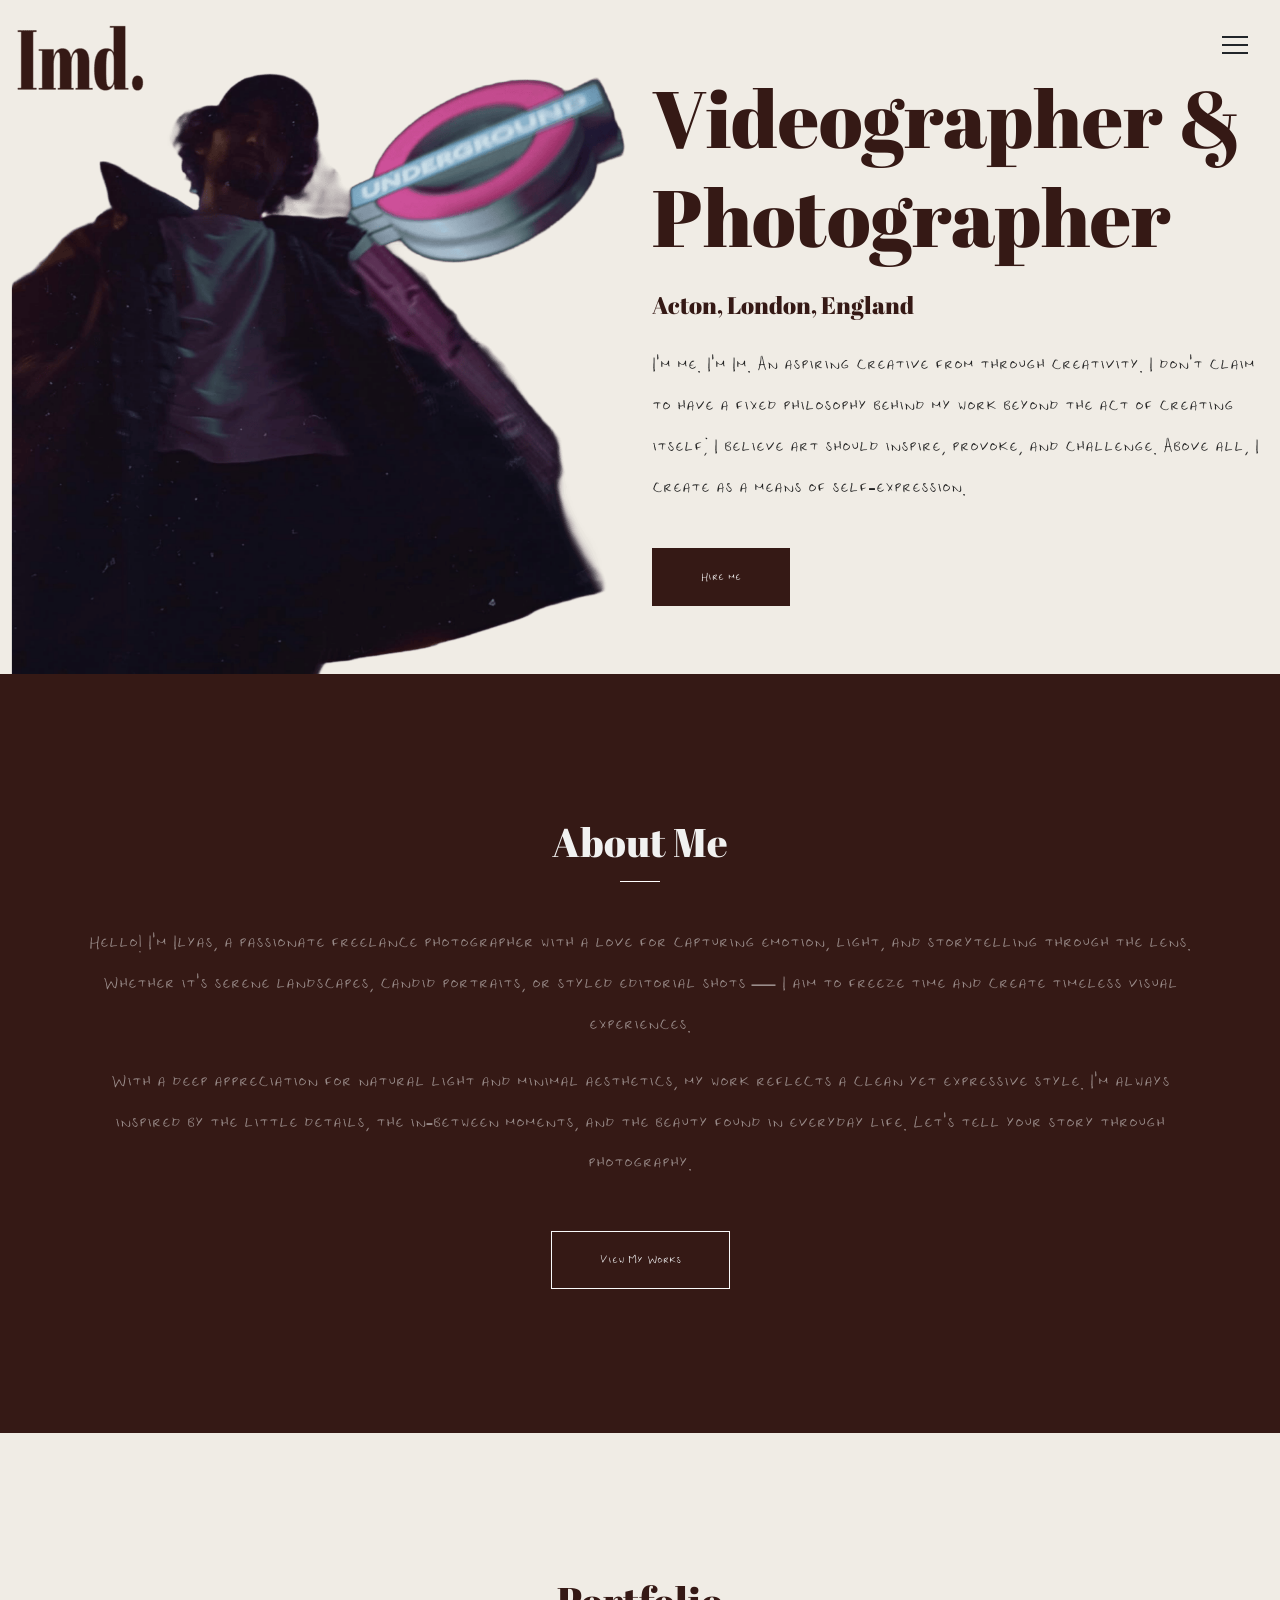
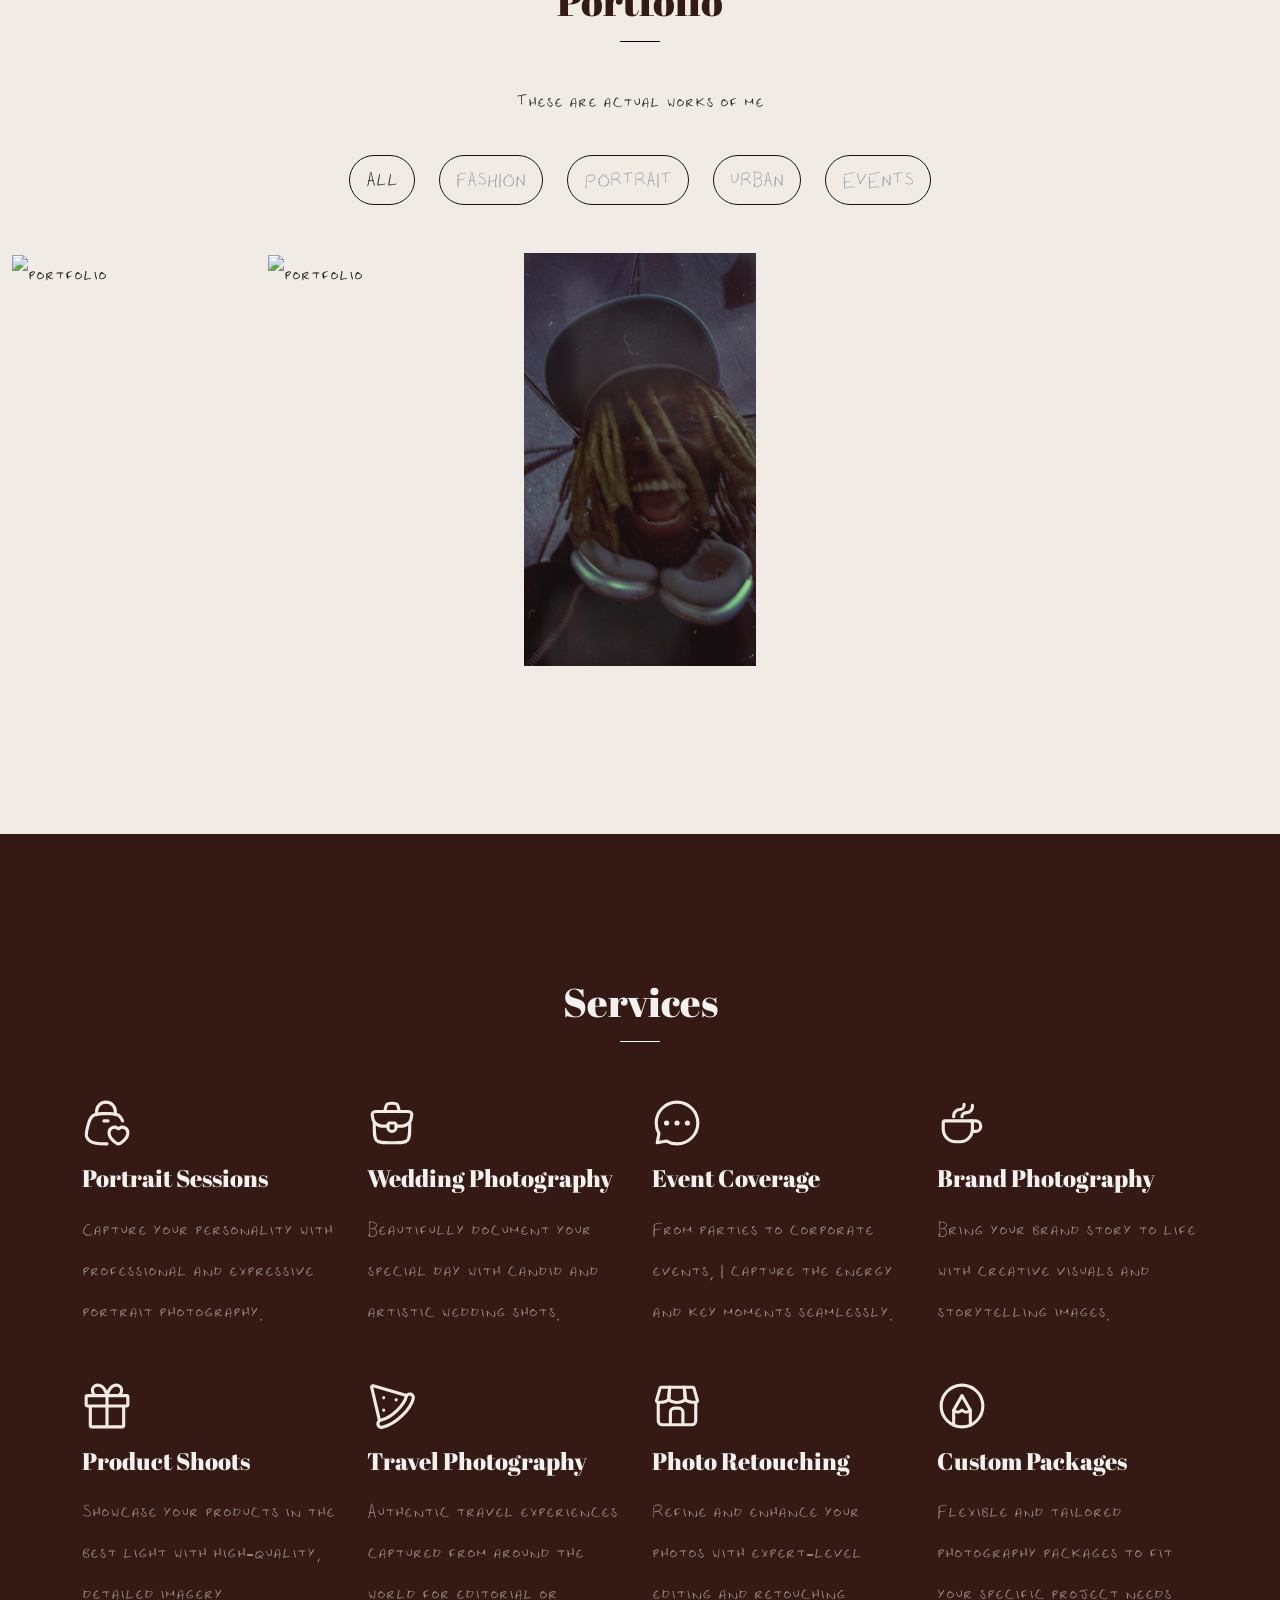
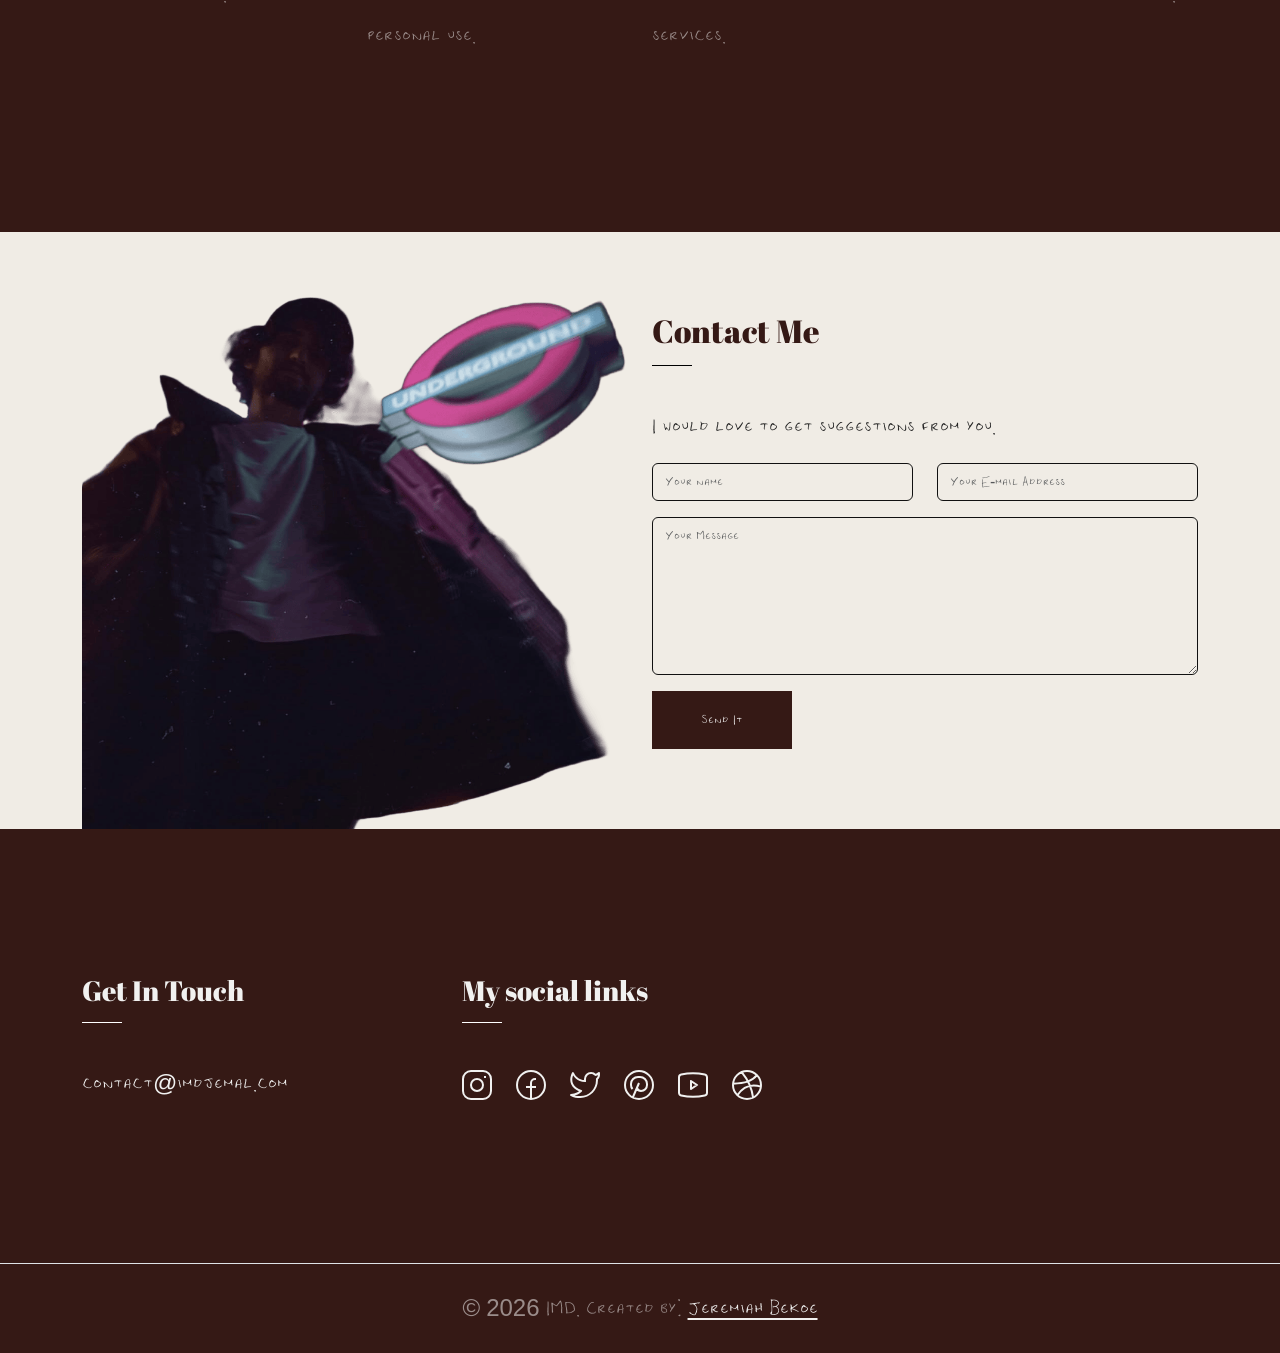
==== index.html @ fda6b33f "commit 1" ====
<!DOCTYPE html>
<html>

<head>
	<title>IMD </title>
	<meta charset="utf-8">
	<meta http-equiv="X-UA-Compatible" content="IE=edge">
	<meta name="viewport" content="width=device-width, initial-scale=1.0">
	<meta name="format-detection" content="telephone=no">
	<meta name="apple-mobile-web-app-capable" content="yes">
	<meta name="author" content="TemplatesJungle">
	<meta name="keywords" content="Free, Photography, Portfolio, HTML, Website Template, Bootstrap">
	<meta name="description" content="Luna is a Photography Portfolio HTML Template built using Bootstrap Framework">

	<link href="https://cdn.jsdelivr.net/npm/bootstrap@5.3.1/dist/css/bootstrap.min.css" rel="stylesheet"
		integrity="sha384-4bw+/aepP/YC94hEpVNVgiZdgIC5+VKNBQNGCHeKRQN+PtmoHDEXuppvnDJzQIu9" crossorigin="anonymous">

	<link rel="stylesheet" type="text/css" href="css/vendor.css">
 
	<link rel="stylesheet" type="text/css" href="style.css">

	<link rel="preconnect" href="https://fonts.googleapis.com">
	<link rel="preconnect" href="https://fonts.gstatic.com" crossorigin>
	<link
		href="https://fonts.googleapis.com/css2?family=Abril+Fatface&family=Poppins:ital,wght@0,100;0,200;0,300;0,400;0,500;0,600;0,700;0,800;0,900;1,100;1,200;1,300;1,400;1,500;1,600;1,700;1,800;1,900&display=swap"
		rel="stylesheet">
</head>

<body>

	<svg xmlns="http://www.w3.org/2000/svg" style="display: none;">
		<defs>
			<symbol id="random-1" viewBox="0 0 24 24">
				<g fill="none" stroke="currentColor" stroke-linecap="round" stroke-linejoin="round" stroke-width="1.5"
					color="currentColor">
					<path
						d="M12 21.998c-3.368.04-6.828-.434-8.207-1.388a4.35 4.35 0 0 1-1.589-1.998c-.508-1.31-.022-2.998.95-6.375C4.235 8.488 5.746 7.5 9.65 7.5h3.78c3.557 0 5.073.87 6.07 3.5">
					</path>
					<path
						d="M7 8V6.364C7 3.954 9.015 2 11.5 2S16 3.954 16 6.364V8m-1.858 6.442c1.207-.731 2.26-.437 2.893.033c.259.192.389.288.465.288s.206-.096.465-.288c.633-.47 1.686-.764 2.893-.033c1.584.96 1.942 4.125-1.71 6.795c-.697.509-1.044.763-1.648.763s-.951-.254-1.647-.763c-3.653-2.67-3.295-5.836-1.711-6.795M10.5 11h2">
					</path>
				</g>
			</symbol>
			<symbol id="random-2" viewBox="0 0 24 24">
				<g fill="none" stroke="currentColor" stroke-linecap="round" stroke-linejoin="round" stroke-width="1.5"
					color="currentColor">
					<path
						d="M10 13.333c0-.31 0-.465.034-.592a1 1 0 0 1 .707-.707c.127-.034.282-.034.592-.034h1.334c.31 0 .465 0 .592.034a1 1 0 0 1 .707.707c.034.127.034.282.034.592V14a2 2 0 1 1-4 0z">
					</path>
					<path
						d="M13.9 13.5h1.183c1.284 0 1.926 0 2.473-.116c1.582-.335 2.873-1.363 3.438-2.738c.195-.476.275-1.05.434-2.2c.06-.432.09-.648.061-.824c-.084-.514-.496-.936-1.05-1.074c-.192-.048-.433-.048-.915-.048H4.476c-.482 0-.724 0-.914.048c-.555.138-.967.56-1.051 1.074c-.029.176.001.392.061.824c.16 1.15.239 1.724.434 2.2c.565 1.375 1.856 2.403 3.438 2.738c.547.116 1.19.116 2.473.116H10.1">
					</path>
					<path
						d="M3.5 11.5v2c0 3.771 0 5.657 1.106 6.828s2.888 1.172 6.45 1.172h1.888c3.562 0 5.343 0 6.45-1.172C20.5 19.157 20.5 17.271 20.5 13.5v-2m-5-5l-.077-.353c-.385-1.76-.578-2.64-1.036-3.144c-.458-.503-1.067-.503-2.285-.503h-.204c-1.218 0-1.827 0-2.285.503c-.458.504-.65 1.384-1.036 3.144L8.5 6.5">
					</path>
				</g>
			</symbol>
			<symbol id="random-3" viewBox="0 0 24 24">
				<g fill="none" stroke="currentColor" stroke-linecap="round" stroke-linejoin="round" stroke-width="1.5">
					<path fill="currentColor"
						d="M17 12.5a.5.5 0 1 0 0-1a.5.5 0 0 0 0 1m-5 0a.5.5 0 1 0 0-1a.5.5 0 0 0 0 1m-5 0a.5.5 0 1 0 0-1a.5.5 0 0 0 0 1">
					</path>
					<path
						d="M12 22c5.523 0 10-4.477 10-10S17.523 2 12 2S2 6.477 2 12c0 1.821.487 3.53 1.338 5L2.5 21.5l4.5-.838A9.96 9.96 0 0 0 12 22">
					</path>
				</g>
			</symbol>
			<symbol id="random-4" viewBox="0 0 24 24">
				<g fill="none" stroke="currentColor" stroke-linecap="round" stroke-linejoin="round" stroke-width="1.5">
					<path
						d="M17 11.6V15a6 6 0 0 1-6 6H9a6 6 0 0 1-6-6v-3.4a.6.6 0 0 1 .6-.6h12.8a.6.6 0 0 1 .6.6M12 9c0-1 .714-2 2.143-2v0A2.857 2.857 0 0 0 17 4.143V3.5M8 9v-.5a3 3 0 0 1 3-3v0a2 2 0 0 0 2-2V3">
					</path>
					<path d="M16 11h2.5a2.5 2.5 0 0 1 0 5H17"></path>
				</g>
			</symbol>
			<symbol id="random-5" viewBox="0 0 24 24">
				<path fill="none" stroke="currentColor" stroke-linecap="round" stroke-linejoin="round"
					stroke-width="1.5"
					d="M20 12v9.4a.6.6 0 0 1-.6.6H4.6a.6.6 0 0 1-.6-.6V12m17.4-5H2.6a.6.6 0 0 0-.6.6v3.8a.6.6 0 0 0 .6.6h18.8a.6.6 0 0 0 .6-.6V7.6a.6.6 0 0 0-.6-.6M12 22V7m0 0H7.5a2.5 2.5 0 1 1 0-5C11 2 12 7 12 7m0 0h4.5a2.5 2.5 0 0 0 0-5C13 2 12 7 12 7">
				</path>
			</symbol>
			<symbol id="random-6" viewBox="0 0 24 24">
				<g fill="none" stroke="currentColor" stroke-width="1.5">
					<path stroke-linecap="round" stroke-linejoin="round"
						d="m14 9.01l.01-.011M8 8.01l.01-.011M8 14.01l.01-.011"></path>
					<path d="M6 19L2.236 3.004a.6.6 0 0 1 .754-.713L19 7"></path>
					<path stroke-linecap="round"
						d="M22.198 8.425a1.75 1.75 0 0 0-3.396-.85c-.391 1.568-1.9 4.05-4.227 6.375c-2.3 2.301-5.148 4.194-7.968 4.845a1.75 1.75 0 1 0 .787 3.41c3.68-.849 7.082-3.206 9.656-5.78c2.549-2.549 4.54-5.568 5.148-8Z">
					</path>
				</g>
			</symbol>
			<symbol id="random-7" viewBox="0 0 24 24">
				<g fill="none" stroke="currentColor" stroke-width="1.5">
					<path d="M3 10v9a2 2 0 0 0 2 2h14a2 2 0 0 0 2-2v-9"></path>
					<path stroke-miterlimit="16" d="M14.833 21v-6a2 2 0 0 0-2-2h-2a2 2 0 0 0-2 2v6"></path>
					<path
						d="m21.818 9.364l-1.694-5.929A.6.6 0 0 0 19.547 3H15.5l.475 5.704a.58.58 0 0 0 .278.45c.39.233 1.152.663 1.747.846c1.016.313 2.5.2 3.346.096a.57.57 0 0 0 .472-.732Z">
					</path>
					<path
						d="M14 10c.568-.175 1.288-.574 1.69-.812a.58.58 0 0 0 .28-.549L15.5 3h-7l-.47 5.639a.58.58 0 0 0 .28.55c.402.237 1.122.636 1.69.811c1.493.46 2.507.46 4 0Z">
					</path>
					<path
						d="m3.876 3.435l-1.694 5.93a.57.57 0 0 0 .472.73c.845.105 2.33.217 3.346-.095c.595-.183 1.358-.613 1.747-.845a.58.58 0 0 0 .278-.451L8.5 3H4.453a.6.6 0 0 0-.577.435Z">
					</path>
				</g>
			</symbol>
			<symbol id="random-8" viewBox="0 0 24 24">
				<g fill="none" stroke="currentColor" stroke-linecap="round" stroke-linejoin="round" stroke-width="1.5">
					<path d="M12 2C6.477 2 2 6.477 2 12s4.477 10 10 10s10-4.477 10-10S17.523 2 12 2"></path>
					<path d="M8 21.168V14l4-7l4 7v7.168"></path>
					<path d="M8 14s1.127 1 2 1s2-1 2-1s1.127 1 2 1s2-1 2-1"></path>
				</g>
			</symbol>
			<symbol id="instagram" viewBox="0 0 15 15">
				<path fill="none" stroke="currentColor"
					d="M11 3.5h1M4.5.5h6a4 4 0 0 1 4 4v6a4 4 0 0 1-4 4h-6a4 4 0 0 1-4-4v-6a4 4 0 0 1 4-4Zm3 10a3 3 0 1 1 0-6a3 3 0 0 1 0 6Z">
				</path>
			</symbol>
			<symbol id="facebook" viewBox="0 0 15 15">
				<path fill="none" stroke="currentColor"
					d="M7.5 14.5a7 7 0 1 1 0-14a7 7 0 0 1 0 14Zm0 0v-8a2 2 0 0 1 2-2h.5m-5 4h5"></path>
			</symbol>
			<symbol id="twitter" viewBox="0 0 15 15">
				<path fill="currentColor"
					d="m14.478 1.5l.5-.033a.5.5 0 0 0-.871-.301l.371.334Zm-.498 2.959a.5.5 0 1 0-1 0h1Zm-6.49.082h-.5h.5Zm0 .959h.5h-.5Zm-6.99 7V12a.5.5 0 0 0-.278.916L.5 12.5Zm.998-11l.469-.175a.5.5 0 0 0-.916-.048l.447.223Zm3.994 9l.354.353a.5.5 0 0 0-.195-.827l-.159.474Zm7.224-8.027l-.37.336l.18.199l.265-.04l-.075-.495Zm1.264-.94c.051.778.003 1.25-.123 1.606c-.122.345-.336.629-.723 1l.692.722c.438-.42.776-.832.974-1.388c.193-.546.232-1.178.177-2.006l-.998.066Zm0 3.654V4.46h-1v.728h1Zm-6.99-.646V5.5h1v-.959h-1Zm0 .959V6h1v-.5h-1ZM10.525 1a3.539 3.539 0 0 0-3.537 3.541h1A2.539 2.539 0 0 1 10.526 2V1Zm2.454 4.187C12.98 9.503 9.487 13 5.18 13v1c4.86 0 8.8-3.946 8.8-8.813h-1ZM1.03 1.675C1.574 3.127 3.614 6 7.49 6V5C4.174 5 2.421 2.54 1.966 1.325l-.937.35Zm.021-.398C.004 3.373-.157 5.407.604 7.139c.759 1.727 2.392 3.055 4.73 3.835l.317-.948c-2.155-.72-3.518-1.892-4.132-3.29c-.612-1.393-.523-3.11.427-5.013l-.895-.446Zm4.087 8.87C4.536 10.75 2.726 12 .5 12v1c2.566 0 4.617-1.416 5.346-2.147l-.708-.706Zm7.949-8.009A3.445 3.445 0 0 0 10.526 1v1c.721 0 1.37.311 1.82.809l.74-.671Zm-.296.83a3.513 3.513 0 0 0 2.06-1.134l-.744-.668a2.514 2.514 0 0 1-1.466.813l.15.989ZM.222 12.916C1.863 14.01 3.583 14 5.18 14v-1c-1.63 0-3.048-.011-4.402-.916l-.556.832Z">
				</path>
			</symbol>
			<symbol id="pinterest" viewBox="0 0 15 15">
				<path fill="none" stroke="currentColor"
					d="m4.5 13.5l3-7m-3.236 3a2.989 2.989 0 0 1-.764-2V7A3.5 3.5 0 0 1 7 3.5h1A3.5 3.5 0 0 1 11.5 7v.5a3 3 0 0 1-3 3a2.081 2.081 0 0 1-1.974-1.423L6.5 9m1 5.5a7 7 0 1 1 0-14a7 7 0 0 1 0 14Z">
				</path>
			</symbol>
			<symbol id="youtube" viewBox="0 0 15 15">
				<path fill="currentColor"
					d="m1.61 12.738l-.104.489l.105-.489Zm11.78 0l.104.489l-.105-.489Zm0-10.476l.104-.489l-.105.489Zm-11.78 0l.106.489l-.105-.489ZM6.5 5.5l.277-.416A.5.5 0 0 0 6 5.5h.5Zm0 4H6a.5.5 0 0 0 .777.416L6.5 9.5Zm3-2l.277.416a.5.5 0 0 0 0-.832L9.5 7.5ZM0 3.636v7.728h1V3.636H0Zm15 7.728V3.636h-1v7.728h1ZM1.506 13.227c3.951.847 8.037.847 11.988 0l-.21-.978a27.605 27.605 0 0 1-11.568 0l-.21.978ZM13.494 1.773a28.606 28.606 0 0 0-11.988 0l.21.978a27.607 27.607 0 0 1 11.568 0l.21-.978ZM15 3.636c0-.898-.628-1.675-1.506-1.863l-.21.978c.418.09.716.458.716.885h1Zm-1 7.728a.905.905 0 0 1-.716.885l.21.978A1.905 1.905 0 0 0 15 11.364h-1Zm-14 0c0 .898.628 1.675 1.506 1.863l.21-.978A.905.905 0 0 1 1 11.364H0Zm1-7.728c0-.427.298-.796.716-.885l-.21-.978A1.905 1.905 0 0 0 0 3.636h1ZM6 5.5v4h1v-4H6Zm.777 4.416l3-2l-.554-.832l-3 2l.554.832Zm3-2.832l-3-2l-.554.832l3 2l.554-.832Z">
				</path>
			</symbol>
			<symbol id="dribble" viewBox="0 0 15 15">
				<path fill="none" stroke="currentColor" stroke-linecap="round" stroke-linejoin="round"
					d="M4.839 1.024c3.346 4.041 5.096 7.922 5.704 12.782M.533 6.82c5.985-.138 9.402-1.083 11.97-4.216M2.7 12.594c3.221-4.902 7.171-5.65 11.755-4.293M14.5 7.5a7 7 0 1 0-14 0a7 7 0 0 0 14 0Z">
				</path>
			</symbol>
			<symbol id="calendar" viewBox="0 0 24 24">
				<g fill="none" stroke="currentColor" stroke-linecap="round" stroke-linejoin="round" stroke-width="2">
					<rect width="20" height="18" x="2" y="4" rx="4"></rect>
					<path d="M8 2v4m8-4v4M2 10h20"></path>
				</g>
			</symbol>
			<symbol id="shopping-bag" viewBox="0 0 24 24">
				<g fill="none" stroke="currentColor" stroke-linecap="round" stroke-linejoin="round" stroke-width="2">
					<path
						d="M3.977 9.84A2 2 0 0 1 5.971 8h12.058a2 2 0 0 1 1.994 1.84l.803 10A2 2 0 0 1 18.833 22H5.167a2 2 0 0 1-1.993-2.16l.803-10Z">
					</path>
					<path d="M16 11V6a4 4 0 0 0-4-4v0a4 4 0 0 0-4 4v5"></path>
				</g>
			</symbol>
			<symbol id="gift" viewBox="0 0 24 24">
				<g fill="none" stroke="currentColor" stroke-linecap="round" stroke-linejoin="round" stroke-width="2">
					<rect width="18" height="14" x="3" y="8" rx="2"></rect>
					<path d="M12 5a3 3 0 1 0-3 3m6 0a3 3 0 1 0-3-3m0 0v17m9-7H3"></path>
				</g>
			</symbol>
			<symbol id="arrow-cycle" viewBox="0 0 24 24">
				<g fill="none" stroke="currentColor" stroke-linecap="round" stroke-linejoin="round" stroke-width="2">
					<path
						d="M22 12c0 6-4.39 10-9.806 10C7.792 22 4.24 19.665 3 16m-1-4C2 6 6.39 2 11.806 2C16.209 2 19.76 4.335 21 8">
					</path>
					<path d="m7 17l-4-1l-1 4M17 7l4 1l1-4"></path>
				</g>
			</symbol>
			<symbol id="link" viewBox="0 0 24 24">
				<path fill="currentColor"
					d="M12 19a1 1 0 1 0-1-1a1 1 0 0 0 1 1Zm5 0a1 1 0 1 0-1-1a1 1 0 0 0 1 1Zm0-4a1 1 0 1 0-1-1a1 1 0 0 0 1 1Zm-5 0a1 1 0 1 0-1-1a1 1 0 0 0 1 1Zm7-12h-1V2a1 1 0 0 0-2 0v1H8V2a1 1 0 0 0-2 0v1H5a3 3 0 0 0-3 3v14a3 3 0 0 0 3 3h14a3 3 0 0 0 3-3V6a3 3 0 0 0-3-3Zm1 17a1 1 0 0 1-1 1H5a1 1 0 0 1-1-1v-9h16Zm0-11H4V6a1 1 0 0 1 1-1h1v1a1 1 0 0 0 2 0V5h8v1a1 1 0 0 0 2 0V5h1a1 1 0 0 1 1 1ZM7 15a1 1 0 1 0-1-1a1 1 0 0 0 1 1Zm0 4a1 1 0 1 0-1-1a1 1 0 0 0 1 1Z">
				</path>
			</symbol>
			<symbol id="arrow-left" viewBox="0 0 24 24">
				<path fill="currentColor"
					d="M17 11H9.41l3.3-3.29a1 1 0 1 0-1.42-1.42l-5 5a1 1 0 0 0-.21.33a1 1 0 0 0 0 .76a1 1 0 0 0 .21.33l5 5a1 1 0 0 0 1.42 0a1 1 0 0 0 0-1.42L9.41 13H17a1 1 0 0 0 0-2Z">
				</path>
			</symbol>
			<symbol id="arrow-right" viewBox="0 0 24 24">
				<path fill="currentColor"
					d="M17.92 11.62a1 1 0 0 0-.21-.33l-5-5a1 1 0 0 0-1.42 1.42l3.3 3.29H7a1 1 0 0 0 0 2h7.59l-3.3 3.29a1 1 0 0 0 0 1.42a1 1 0 0 0 1.42 0l5-5a1 1 0 0 0 .21-.33a1 1 0 0 0 0-.76Z">
				</path>
			</symbol>
			<symbol id="play" viewBox="0 0 24 24">
				<g fill="none" fill-rule="evenodd">
					<path
						d="M24 0v24H0V0h24ZM12.593 23.258l-.011.002l-.071.035l-.02.004l-.014-.004l-.071-.035c-.01-.004-.019-.001-.024.005l-.004.01l-.017.428l.005.02l.01.013l.104.074l.015.004l.012-.004l.104-.074l.012-.016l.004-.017l-.017-.427c-.002-.01-.009-.017-.017-.018Zm.265-.113l-.013.002l-.185.093l-.01.01l-.003.011l.018.43l.005.012l.008.007l.201.093c.012.004.023 0 .029-.008l.004-.014l-.034-.614c-.003-.012-.01-.02-.02-.022Zm-.715.002a.023.023 0 0 0-.027.006l-.006.014l-.034.614c0 .012.007.02.017.024l.015-.002l.201-.093l.01-.008l.004-.011l.017-.43l-.003-.012l-.01-.01l-.184-.092Z">
					</path>
					<path fill="currentColor"
						d="M5.669 4.76a1.469 1.469 0 0 1 2.04-1.177c1.062.454 3.442 1.533 6.462 3.276c3.021 1.744 5.146 3.267 6.069 3.958c.788.591.79 1.763.001 2.356c-.914.687-3.013 2.19-6.07 3.956c-3.06 1.766-5.412 2.832-6.464 3.28c-.906.387-1.92-.2-2.038-1.177c-.138-1.142-.396-3.735-.396-7.237c0-3.5.257-6.092.396-7.235Z">
					</path>
				</g>
			</symbol>
			<symbol id="category" viewBox="0 0 24 24">
				<path fill="currentColor"
					d="M19 5.5h-6.28l-.32-1a3 3 0 0 0-2.84-2H5a3 3 0 0 0-3 3v13a3 3 0 0 0 3 3h14a3 3 0 0 0 3-3v-10a3 3 0 0 0-3-3Zm1 13a1 1 0 0 1-1 1H5a1 1 0 0 1-1-1v-13a1 1 0 0 1 1-1h4.56a1 1 0 0 1 .95.68l.54 1.64a1 1 0 0 0 .95.68h7a1 1 0 0 1 1 1Z">
				</path>
			</symbol>
			<symbol id="calendar" viewBox="0 0 24 24">
				<path fill="currentColor"
					d="M19 4h-2V3a1 1 0 0 0-2 0v1H9V3a1 1 0 0 0-2 0v1H5a3 3 0 0 0-3 3v12a3 3 0 0 0 3 3h14a3 3 0 0 0 3-3V7a3 3 0 0 0-3-3Zm1 15a1 1 0 0 1-1 1H5a1 1 0 0 1-1-1v-7h16Zm0-9H4V7a1 1 0 0 1 1-1h2v1a1 1 0 0 0 2 0V6h6v1a1 1 0 0 0 2 0V6h2a1 1 0 0 1 1 1Z">
				</path>
			</symbol>
			<symbol id="heart" viewBox="0 0 24 24">
				<path fill="currentColor"
					d="M20.16 4.61A6.27 6.27 0 0 0 12 4a6.27 6.27 0 0 0-8.16 9.48l7.45 7.45a1 1 0 0 0 1.42 0l7.45-7.45a6.27 6.27 0 0 0 0-8.87Zm-1.41 7.46L12 18.81l-6.75-6.74a4.28 4.28 0 0 1 3-7.3a4.25 4.25 0 0 1 3 1.25a1 1 0 0 0 1.42 0a4.27 4.27 0 0 1 6 6.05Z">
				</path>
			</symbol>
			<symbol id="plus" viewBox="0 0 24 24">
				<path fill="currentColor"
					d="M19 11h-6V5a1 1 0 0 0-2 0v6H5a1 1 0 0 0 0 2h6v6a1 1 0 0 0 2 0v-6h6a1 1 0 0 0 0-2Z"></path>
			</symbol>
			<symbol id="minus" viewBox="0 0 24 24">
				<path fill="currentColor" d="M19 11H5a1 1 0 0 0 0 2h14a1 1 0 0 0 0-2Z"></path>
			</symbol>
			<symbol id="cart" viewBox="0 0 24 24">
				<path fill="currentColor"
					d="M8.5 19a1.5 1.5 0 1 0 1.5 1.5A1.5 1.5 0 0 0 8.5 19ZM19 16H7a1 1 0 0 1 0-2h8.491a3.013 3.013 0 0 0 2.885-2.176l1.585-5.55A1 1 0 0 0 19 5H6.74a3.007 3.007 0 0 0-2.82-2H3a1 1 0 0 0 0 2h.921a1.005 1.005 0 0 1 .962.725l.155.545v.005l1.641 5.742A3 3 0 0 0 7 18h12a1 1 0 0 0 0-2Zm-1.326-9l-1.22 4.274a1.005 1.005 0 0 1-.963.726H8.754l-.255-.892L7.326 7ZM16.5 19a1.5 1.5 0 1 0 1.5 1.5a1.5 1.5 0 0 0-1.5-1.5Z">
				</path>
			</symbol>
			<symbol id="check" viewBox="0 0 24 24">
				<path fill="currentColor"
					d="M18.71 7.21a1 1 0 0 0-1.42 0l-7.45 7.46l-3.13-3.14A1 1 0 1 0 5.29 13l3.84 3.84a1 1 0 0 0 1.42 0l8.16-8.16a1 1 0 0 0 0-1.47Z">
				</path>
			</symbol>
			<symbol id="trash" viewBox="0 0 24 24">
				<path fill="currentColor"
					d="M10 18a1 1 0 0 0 1-1v-6a1 1 0 0 0-2 0v6a1 1 0 0 0 1 1ZM20 6h-4V5a3 3 0 0 0-3-3h-2a3 3 0 0 0-3 3v1H4a1 1 0 0 0 0 2h1v11a3 3 0 0 0 3 3h8a3 3 0 0 0 3-3V8h1a1 1 0 0 0 0-2ZM10 5a1 1 0 0 1 1-1h2a1 1 0 0 1 1 1v1h-4Zm7 14a1 1 0 0 1-1 1H8a1 1 0 0 1-1-1V8h10Zm-3-1a1 1 0 0 0 1-1v-6a1 1 0 0 0-2 0v6a1 1 0 0 0 1 1Z">
				</path>
			</symbol>
			<symbol id="star-outline" viewBox="0 0 15 15">
				<path fill="none" stroke="currentColor" stroke-linecap="round" stroke-linejoin="round"
					d="M7.5 9.804L5.337 11l.413-2.533L4 6.674l2.418-.37L7.5 4l1.082 2.304l2.418.37l-1.75 1.793L9.663 11L7.5 9.804Z">
				</path>
			</symbol>
			<symbol id="star-solid" viewBox="0 0 15 15">
				<path fill="currentColor"
					d="M7.953 3.788a.5.5 0 0 0-.906 0L6.08 5.85l-2.154.33a.5.5 0 0 0-.283.843l1.574 1.613l-.373 2.284a.5.5 0 0 0 .736.518l1.92-1.063l1.921 1.063a.5.5 0 0 0 .736-.519l-.373-2.283l1.574-1.613a.5.5 0 0 0-.283-.844L8.921 5.85l-.968-2.062Z">
				</path>
			</symbol>
			<symbol id="search" viewBox="0 0 24 24">
				<path fill="currentColor"
					d="M21.71 20.29L18 16.61A9 9 0 1 0 16.61 18l3.68 3.68a1 1 0 0 0 1.42 0a1 1 0 0 0 0-1.39ZM11 18a7 7 0 1 1 7-7a7 7 0 0 1-7 7Z">
				</path>
			</symbol>
			<symbol id="user" viewBox="0 0 24 24">
				<path fill="currentColor"
					d="M15.71 12.71a6 6 0 1 0-7.42 0a10 10 0 0 0-6.22 8.18a1 1 0 0 0 2 .22a8 8 0 0 1 15.9 0a1 1 0 0 0 1 .89h.11a1 1 0 0 0 .88-1.1a10 10 0 0 0-6.25-8.19ZM12 12a4 4 0 1 1 4-4a4 4 0 0 1-4 4Z">
				</path>
			</symbol>
			<symbol id="close" viewBox="0 0 15 15">
				<path fill="currentColor"
					d="M7.953 3.788a.5.5 0 0 0-.906 0L6.08 5.85l-2.154.33a.5.5 0 0 0-.283.843l1.574 1.613l-.373 2.284a.5.5 0 0 0 .736.518l1.92-1.063l1.921 1.063a.5.5 0 0 0 .736-.519l-.373-2.283l1.574-1.613a.5.5 0 0 0-.283-.844L8.921 5.85l-.968-2.062Z">
				</path>
			</symbol>
			<symbol id="angle-right" viewBox="0 0 24 24">
				<path fill="currentColor"
					d="m14.83 11.29l-4.24-4.24a1 1 0 0 0-1.42 0a1 1 0 0 0 0 1.41L12.71 12l-3.54 3.54a1 1 0 0 0 0 1.41a1 1 0 0 0 .71.29a1 1 0 0 0 .71-.29l4.24-4.24a1 1 0 0 0 0-1.42Z">
				</path>
			</symbol>
			<symbol id="angle-left" viewBox="0 0 24 24">
				<path fill="currentColor"
					d="m11.29 12l3.54-3.54a1 1 0 0 0 0-1.41a1 1 0 0 0-1.42 0l-4.24 4.24a1 1 0 0 0 0 1.42L13.41 17a1 1 0 0 0 .71.29a1 1 0 0 0 .71-.29a1 1 0 0 0 0-1.41Z">
				</path>
			</symbol>
		</defs>
	</svg>

	<div class="nav nav-overlay">
		<div class="nav__content">
			<ul class="nav__list">
				<li class="nav__list-item active-nav"><a href="index.html" class="hover-target">Home</a></li>
				<li class="nav__list-item"><a href="about.html" class="hover-target">About <span
							class="badge bg-primary text-white fs-6"></span></a></li>
				<li class="nav__list-item"><a href="contact.html" class="hover-target">Contact <span
							class="badge bg-primary text-white fs-6"></span></a></li>
				<li class="nav__list-item"><a href="portfolio.html" class="hover-target">Portfolio <span
							class="badge bg-primary text-white fs-6"></span></a></li>
				<!-- <li class="nav__list-item"><a href="blog.html" class="hover-target">Blog <span
							class="badge bg-primary text-white fs-6"></span></a></li>
				<li class="nav__list-item"><a href="single.html" class="hover-target">Single <span
							class="badge bg-primary text-white fs-6"></span></a></li>
				<li class="nav__list-item"><a href="styles.html" class="hover-target">Styles <span
							class="badge bg-primary text-white fs-6"></span></a></li> -->
				<!-- <li class="nav__list-item mb-2"><a href="https://templatesjungle.gumroad.com/l/luna"
						class="text-decoration-underline fw-bold" target="_blank">Get PRO Version</a></li> -->
			</ul>
		</div>
	</div>

	<header id="header">
		<div class="header-wrap d-flex align-items-center justify-content-between p-3" data-aos="fade">
			<div class="main-logo">
				<a href="index.html"><img src="images/imd-lower.png" title="Portfo HTML Template"></a>
			</div>

			<nav id="navbar">
				<input id="menu-toggle" type="checkbox" />
				<label class="menu-btn" for="menu-toggle">
					<span></span>
				</label>
			</nav>

		</div>
	</header>

	<div id="billboard">
		<div class="container-fluid">
			<div class="row align-items-center py-5 py-lg-0">
				<div class="col-md-6" data-aos="fade">
					<img src="images/portfolio-23 (1).png" class="img-fluid" alt="photographer">
				</div>
				<div class="col-md-6" data-aos="fade">
					<div class="text-content">
						<h2 class="display-1">Videographer & Photographer</h2>
						<h4 class="py-3">Acton, London, England</h4>
						<div class="description">
							<p class="fs-4">I’m me. I'm Im. An aspiring creative from
								through creativity. I don’t claim to
								have a fixed philosophy behind my work beyond
								the act of creating itself;
								I believe art should inspire, provoke, and challenge.
								Above all, I create as a means of self-expression. <br>

							</p>
						</div>
						<a href="contact.html" class="btn btn-primary px-5 py-3 mt-4">Hire me</a>
					</div>
				</div>
			</div>
		</div>
	</div>

	<section id="about" class="personal-info padding-large bg-primary">
		<div class="container text-white text-white-50 ">
			<div class="text-content text-center" data-aos="fade-up">
				<div class="section-header">
					<h3 class="section-title section-title-light display-6">About Me</h3>
				</div><!--section-header-->
				<div class="description">
					<p>Hello! I’m Ilyas, a passionate freelance photographer with a love for capturing emotion, light,
						and storytelling through the lens. Whether it's serene landscapes, candid portraits, or styled
						editorial shots — I aim to freeze time and create timeless visual experiences.</p>
					<p>With a deep appreciation for natural light and minimal aesthetics, my work reflects a clean yet
						expressive style. I’m always inspired by the little details, the in-between moments, and the
						beauty found in everyday life. Let’s tell your story through photography.</p>
				</div>
				<div class="btn-left mt-5">
					<a href="portfolio.html" class="btn btn-outline-light px-5 py-3">View My Works</a>
				</div>
			</div><!--text-content-->

		</div>
	</section>

	<section id="portfolio" class="padding-large">
		<div class="container-fluid" data-aos="fade-up">
			<div class="row">
				<div class="section-header text-center">
					<h3 class="section-title display-6 l">Portfolio</h2>
						<p>These are actual works of me</p>
				</div><!--section-header-->

				<div id="filters" class="button-group d-flex flex-wrap gap-4 justify-content-center pt-3 pb-5">
					<a href="#" class="border border-black rounded-pill px-3 py-1 text-uppercase is-checked"
						data-filter="*">All</a>
					<a href="#" class="border border-black rounded-pill px-3 py-1 text-uppercase"
						data-filter=".fashion">Fashion</a>
					<a href="#" class="border border-black rounded-pill px-3 py-1 text-uppercase"
						data-filter=".portrait">Portrait</a>
					<a href="#" class="border border-black rounded-pill px-3 py-1 text-uppercase"
						data-filter=".urban">Urban</a>
					<a href="#" class="border border-black rounded-pill px-3 py-1 text-uppercase"
						data-filter=".events">Events</a>
				</div>
			</div>

			<div class="grid p-0 clearfix row row-cols-2 row-cols-md-3 row-cols-lg-5">
				<div class="col mb-4 portfolio-item fashion urban">
					<a href="images/portfolio-21-PATRICK_LONE.jpg" class="image-link"
						title="Sample Caption goes here for Portfolio Item 1."><img src="images/portfolio-21-PATRICK_LONE.jpg"
							class="img-fluid" alt="portfolio"></a>
				</div>
				<div class="col mb-4 portfolio-item fashion">
					<a href="images/portfolio-20-PATRICK_ILYAS.jpg" class="image-link"
						title="Sample Caption goes here for Portfolio Item1 1."><img src="images/portfolio-20-PATRICK_ILYAS.jpg"
							class="img-fluid" alt="portfolio"></a>
				</div>
				<div class="col mb-4 portfolio-item portrait events">
					<a href="images/portfolio-22-DK.jpg" class="image-link"
						title="Sample Caption goes here for Portfolio Item1 2."><img src="images/portfolio-22-DK.jpg"
							class="img-fluid" alt="portfolio"></a>
				</div>
				<!-- <div class="col mb-4 portfolio-item fashion">
					<a href="images/portfolio-item4.jpg" class="image-link"
						title="Sample Caption goes here for Portfolio Item 4."><img src="images/portfolio-thumb-4.jpg"
							class="img-fluid" alt="portfolio"></a>
				</div>
				<div class="col mb-4 portfolio-item urban events">
					<a href="images/portfolio-item5.jpg" class="image-link"
						title="Sample Caption goes here for Portfolio Item 5."><img src="images/portfolio-thumb-5.jpg"
							class="img-fluid" alt="portfolio"></a>
				</div>
				<div class="col mb-4 portfolio-item fashion portrait events">
					<a href="images/portfolio-item2.jpg" class="image-link"
						title="Sample Caption goes here for Portfolio Item 2."><img src="images/portfolio-thumb-2.jpg"
							class="img-fluid" alt="portfolio"></a>
				</div>
				<div class="col mb-4 portfolio-item urban">
					<a href="images/portfolio-item6.jpg" class="image-link"
						title="Sample Caption goes here for Portfolio Item 6."><img src="images/portfolio-thumb-6.jpg"
							class="img-fluid" alt="portfolio"></a>
				</div>
				<div class="col mb-4 portfolio-item portrait fashion">
					<a href="images/portfolio-item3.jpg" class="image-link"
						title="Sample Caption goes here for Portfolio Item 3."><img src="images/portfolio-thumb-3.jpg"
							class="img-fluid" alt="portfolio"></a>
				</div>
				<div class="col mb-4 portfolio-item urban portrait">
					<a href="images/portfolio-item7.jpg" class="image-link"
						title="Sample Caption goes here for Portfolio Item 7."><img src="images/portfolio-thumb-7.jpg"
							class="img-fluid" alt="portfolio"></a>
				</div>
				<div class="col mb-4 portfolio-item portrait events">
					<a href="images/portfolio-item8.jpg" class="image-link"
						title="Sample Caption goes here for Portfolio Item 8."><img src="images/portfolio-thumb-8.jpg"
							class="img-fluid" alt="portfolio"></a>
				</div>
				<div class="col mb-4 portfolio-item events urban fashion">
					<a href="images/portfolio-item9.jpg" class="image-link"
						title="Sample Caption goes here for Portfolio Item 9."><img src="images/portfolio-thumb-9.jpg"
							class="img-fluid" alt="portfolio"></a>
				</div>
				<div class="col mb-4 portfolio-item events portrait fashion">
					<a href="images/portfolio-item10.jpg" class="image-link"
						title="Sample Caption goes here for Portfolio Item1 0."><img src="images/portfolio-thumb-10.jpg"
							class="img-fluid" alt="portfolio"></a>
				</div>
				<div class="col mb-4 portfolio-item portrait urban">
					<a href="images/portfolio-item13.jpg" class="image-link"
						title="Sample Caption goes here for Portfolio Item1 3."><img src="images/portfolio-thumb-13.jpg"
							class="img-fluid" alt="portfolio"></a>
				</div>
				<div class="col mb-4 portfolio-item portrait">
					<a href="images/portfolio-item14.jpg" class="image-link"
						title="Sample Caption goes here for Portfolio Item1 4."><img src="images/portfolio-thumb-14.jpg"
							class="img-fluid" alt="portfolio"></a>
				</div>
				<div class="col mb-4 portfolio-item fashion portrait urban">
					<a href="images/portfolio-item15.jpg" class="image-link"
						title="Sample Caption goes here for Portfolio Item1 5."><img src="images/portfolio-thumb-15.jpg"
							class="img-fluid" alt="portfolio"></a>
				</div>
				<div class="col mb-4 portfolio-item events urban fashion">
					<a href="images/portfolio-item17.jpg" class="image-link"
						title="Sample Caption goes here for Portfolio Item1 7."><img src="images/portfolio-thumb-17.jpg"
							class="img-fluid" alt="portfolio"></a>
				</div>
				<div class="col mb-4 portfolio-item events portrait fashion">
					<a href="images/portfolio-item18.jpg" class="image-link"
						title="Sample Caption goes here for Portfolio Item1 8."><img src="images/portfolio-thumb-18.jpg"
							class="img-fluid" alt="portfolio"></a>
				</div>
				<div class="col mb-4 portfolio-item urban fashion">
					<a href="images/portfolio-item16.jpg" class="image-link"
						title="Sample Caption goes here for Portfolio Item1 6."><img src="images/portfolio-thumb-16.jpg"
							class="img-fluid" alt="portfolio"></a>
				</div> -->
			</div>
		</div>
	</section>

	<section id="services" class="padding-large bg-primary">
		<div class="container text-white text-white-50 " data-aos="fade-up">
			<div class="section-header text-center">
				<h3 class="section-title section-title-light display-6 border-white">Services</h2>
			</div><!--section-header-->
			<div class="row">
				<div class="col-md-3 aos-init aos-animate" data-aos="fade-in" data-aos-delay="0">
					<div class="py-md-3">
						<svg class="text-secondary" width="50" height="50">
							<use xlink:href="#random-1"></use>
						</svg>
						<h4 class="text-capitalize my-3">Portrait Sessions</h4>
						<p>Capture your personality with professional and expressive portrait photography.</p>
					</div>
				</div>
				<div class="col-md-3 aos-init aos-animate" data-aos="fade-in" data-aos-delay="300">
					<div class="py-md-3">
						<svg class="text-secondary" width="50" height="50">
							<use xlink:href="#random-2"></use>
						</svg>
						<h4 class="text-capitalize my-3">Wedding Photography</h4>
						<p>Beautifully document your special day with candid and artistic wedding shots.</p>
					</div>
				</div>
				<div class="col-md-3 aos-init aos-animate" data-aos="fade-in" data-aos-delay="600">
					<div class="py-md-3">
						<svg class="text-secondary" width="50" height="50">
							<use xlink:href="#random-3"></use>
						</svg>
						<h4 class="text-capitalize my-3">Event Coverage</h4>
						<p>From parties to corporate events, I capture the energy and key moments seamlessly.</p>
					</div>
				</div>
				<div class="col-md-3 aos-init aos-animate" data-aos="fade-in" data-aos-delay="900">
					<div class="py-md-3">
						<svg class="text-secondary" width="50" height="50">
							<use xlink:href="#random-4"></use>
						</svg>
						<h4 class="text-capitalize my-3">Brand Photography</h4>
						<p>Bring your brand story to life with creative visuals and storytelling images.</p>
					</div>
				</div>
			</div>
			<div class="row">
				<div class="col-md-3 aos-init aos-animate" data-aos="fade-in" data-aos-delay="0">
					<div class="py-md-3">
						<svg class="text-secondary" width="50" height="50">
							<use xlink:href="#random-5"></use>
						</svg>
						<h4 class="text-capitalize my-3">Product Shoots</h4>
						<p>Showcase your products in the best light with high-quality, detailed imagery.</p>
					</div>
				</div>
				<div class="col-md-3 aos-init aos-animate" data-aos="fade-in" data-aos-delay="300">
					<div class="py-md-3">
						<svg class="text-secondary" width="50" height="50">
							<use xlink:href="#random-6"></use>
						</svg>
						<h4 class="text-capitalize my-3">Travel Photography</h4>
						<p>Authentic travel experiences captured from around the world for editorial or personal use.
						</p>
					</div>
				</div>
				<div class="col-md-3 aos-init aos-animate" data-aos="fade-in" data-aos-delay="600">
					<div class="py-md-3">
						<svg class="text-secondary" width="50" height="50">
							<use xlink:href="#random-7"></use>
						</svg>
						<h4 class="text-capitalize my-3">Photo Retouching</h4>
						<p>Refine and enhance your photos with expert-level editing and retouching services.</p>
					</div>
				</div>
				<div class="col-md-3 aos-init aos-animate" data-aos="fade-in" data-aos-delay="900">
					<div class="py-md-3">
						<svg class="text-secondary" width="50" height="50">
							<use xlink:href="#random-8"></use>
						</svg>
						<h4 class="text-capitalize my-3">Custom Packages</h4>
						<p>Flexible and tailored photography packages to fit your specific project needs.</p>
					</div>
				</div>
			</div>

		</div>
	</section>

	<!-- <section id="blog" class="latest-blogs padding-large">
		<div class="container" data-aos="fade-up">

			<div class="section-header">
				<h3 class="section-title display-6">Blog</h2>
			</div>

			<div class="row">
				<div class="col-md-6">
					<div class="post-content mb-5">
						<div class="meta-tags text-uppercase text-gray d-flex gap-3 fs-6 mb-3 align-items-center">
							<span class="meta-date">Jan.30.2020</span>
							<span>ᐧ</span>
							<span class="meta-category"><a href="#">Trends</a></span>
						</div>
						<h3 class="post-title mb-3"><a href="single.html">Why The Trend Of Minimalism?</a></h3>
						<p>Lorem Ipsum is simply dummy text of the printing and typesetting industry. Lorem Ipsum
							has been the industry's standard dummy text ever.</p>
					</div>
				</div>

				<div class="col-md-6">
					<div class="post-content mb-5">
						<div class="meta-tags text-uppercase text-gray d-flex gap-3 fs-6 mb-3 align-items-center">
							<span class="meta-date">Jan.30.2020</span>
							<span>ᐧ</span>
							<span class="meta-category"><a href="#">Trends</a></span>
						</div>
						<h3 class="post-title mb-3"><a href="single.html">Simple Tips & Tricks Of Photography</a>
						</h3>
						<p>Lorem Ipsum is simply dummy text of the printing and typesetting industry. Lorem Ipsum
							has been the industry's standard dummy text ever.</p>
					</div>
				</div>

				<div class="col-md-6">
					<div class="post-content mb-5">
						<div class="meta-tags text-uppercase text-gray d-flex gap-3 fs-6 mb-3 align-items-center">
							<span class="meta-date">Jan.30.2020</span>
							<span>ᐧ</span>
							<span class="meta-category"><a href="#">Collections</a></span>
						</div>
						<h3 class="post-title mb-3"><a href="single.html">World's Top Photograph Collections</a>
						</h3>
						<p>Lorem Ipsum is simply dummy text of the printing and typesetting industry. Lorem Ipsum
							has been the industry's standard dummy text ever.</p>
					</div>
				</div>

				<div class="col-md-6">
					<div class="post-content mb-5">
						<div class="meta-tags text-uppercase text-gray d-flex gap-3 fs-6 mb-3 align-items-center">
							<span class="meta-date">Jan.30.2020</span>
							<span>ᐧ</span>
							<span class="meta-category"><a href="#">Portraits</a></span>
						</div>
						<h3 class="post-title mb-3"><a href="single.html">How To Get Model Look Portraits</a></h3>
						<p>Lorem Ipsum is simply dummy text of the printing and typesetting industry. Lorem Ipsum
							has been the industry's standard dummy text ever.</p>
					</div>
				</div>

			</div>

			<div class="btn-left">
				<a href="#" class="btn btn-primary px-5 py-3">View All Blog</a>
			</div>

		</div>
	</section> -->

	<section id="contact" class="contact-detail ">
		<div class="container" data-aos="fade-up">
			<div class="row align-items-center">
				<div class="col-md-6">
					<img src="images/portfolio-23 (1).png" alt="contact" class="img-fluid">
				</div>
				<div class="col-md-6 detail-content py-5 py-lg-0">
					<div class="text-content">
						<div class="section-header">
							<h2 class="section-title">Contact Me</h2>
						</div><!--section-header-->

						<p>I would love to get suggestions from you.</p>

						<form id="form" class="form-group" action="contact_form.php" method="post">
							<div class="text-input row">
								<div class="col-md-6 mb-3">
									<input type="text" name="name"
										class="form-control bg-transparent border border-black shadow-none"
										placeholder="Your name" required>
								</div>
								<div class="col-md-6 mb-3">
									<input type="text" name="email"
										class="form-control bg-transparent border border-black shadow-none"
										placeholder="Your E-mail Address" required>
								</div>
								<div class="col-md-12 mb-3">
									<textarea name="message" placeholder="Your Message"
										class="form-control bg-transparent border border-black shadow-none" rows="6"
										required></textarea>
								</div>
							</div><!--text-input-->
							<div class="btn-left">
								<button type="submit" class="btn btn-primary px-5 py-3">Send It</button>
							</div>
						</form>
					</div><!--text-content-->
				</div>
			</div>
		</div>
	</section>

	<footer id="footer" class="bg-primary">
		<div class="container padding-large text-white text-white-50">
			<div class="row">
				<div class="footer-menu col-md-4">
					<h3 class="widget-title section-title-light">Get In Touch</h3>
					<ul class="list-unstyled">
						<li><a href="mailto:contact@yourwebsite.com">contact@imdjemal.com</a></li>
						<!-- <li>(355)-202-234-0457</li> -->
					</ul>
				</div>
				<!-- <div class="footer-menu col-md-4">
					<h3 class="widget-title section-title-light">Where’s my office?</h3>
					<ul class="list-unstyled" id="footer-menu">
						<li>2489 Locust Court, Los Angeles</li>
						<li>3927 Red Maple Drive, Los Angeles</li>
					</ul>
				</div> -->
				<div class="footer-menu social-links col-md-4">
					<h3 class="widget-title section-title-light">My social links</h3>
					<ul class="list-unstyled d-flex gap-4">
						<li>
							<a href="#"> <svg class="" width="30" height="30">
									<use xlink:href="#instagram"></use>
								</svg>
							</a>
						</li>
						<li>
							<a href="#"> <svg class="" width="30" height="30">
									<use xlink:href="#facebook"></use>
								</svg>
							</a>
						</li>
						<li>
							<a href="#"> <svg class="" width="30" height="30">
									<use xlink:href="#twitter"></use>
								</svg>
							</a>
						</li>
						<li>
							<a href="#"> <svg class="" width="30" height="30">
									<use xlink:href="#pinterest"></use>
								</svg>
							</a>
						</li>
						<li>
							<a href="#"> <svg class="" width="30" height="30">
									<use xlink:href="#youtube"></use>
								</svg>
							</a>
						</li>
						<li>
							<a href="#"> <svg class="" width="30" height="30">
									<use xlink:href="#dribble"></use>
								</svg>
							</a>
						</li>

					</ul>
				</div>
			</div><!--footer-content-->
		</div>
		<div class="footer-bottom border-top">
			<div class="container text-white text-white-50">
				<div class="copyright text-center py-4">
					<p class="m-0">© 2026 IMD. Created by: <a href="http://www.jeremiahbekoe.com/"
							class="text-decoration-underline">Jeremiah Bekoe</a>
					</p>
				</div>
			</div>
		</div>
	</footer>

	<script src="js/jquery-1.11.0.min.js"></script>
	<script src="https://cdn.jsdelivr.net/npm/bootstrap@5.3.1/dist/js/bootstrap.bundle.min.js"
		integrity="sha384-HwwvtgBNo3bZJJLYd8oVXjrBZt8cqVSpeBNS5n7C8IVInixGAoxmnlMuBnhbgrkm"
		crossorigin="anonymous"></script>
	<script src="https://unpkg.com/isotope-layout@3/dist/isotope.pkgd.min.js"></script>
	<script type="text/javascript" src="js/plugins.js"></script>
	<script type="text/javascript" src="js/script.js"></script>

</body>

</html>
---- style.css ----
/*
Theme Name: Luna
Theme URI: https://templatesjumgle.com/
Author: Template Jungle
Author URI: https://templatejumgle.com/
Description: Luna is specially designed for Photography Portfolio by Templates Jumgle.
Version: 1.1
License: GNU General Public License v2 or later
License URI: http://www.gnu.org/licenses/gpl-2.0.html
Tags: one-column, two-columns, right-sidebar, flexible-header, accessibility-ready, custom-colors, custom-header, custom-menu, custom-logo, editor-style, featured-images, footer-widgets, post-formats, rtl-language-support, sticky-post, theme-options, threaded-comments, translation-ready
*/

/*--------------------------------------------------------------
This is main CSS file that contains custom style rules used in this template
--------------------------------------------------------------*/
/*------------------------------------------------
CSS STRUCTURE:

1. VARIABLES
2. GENERAL TYPOGRAPHY

--------------------------------------------------------------*/

@font-face {
  font-family: "MyFont";
  src: url("fonts/Myfont-Regular.otf") format("truetype");
  font-weight: 900;
  font-style: normal;
}

body {

  background-color: #f0ece5;


  --heading-font: "Abril Fatface", serif;
  --heading-font-weight: 400;
  --heading-color: var(--bs-primary);
  --heading-line-height: 1.24;

  --swiper-theme-color: var(--bs-primary);

  --custom-easing: cubic-bezier(.17, .67, .83, .67);

  /* bootstrap */
  --bs-body-font-family: "MyFont", sans-serif;
  --bs-body-font-size: 1.5rem;
  --bs-body-font-weight: 400;
  --bs-body-line-height: 1.7;
  --bs-body-color: #222222;
  --bs-body-color-rgb: 143, 143, 143;


  --bs-primary: #351915;
  --bs-primary-dark: #520a00;
  --bs-secondary: #f0ece5;
  --bs-black: #111;
  --bs-light: #F1F1F0;
  --bs-dark: #212529;
  --bs-gray: #9aa1a7;
  --bs-gray-dark: #51565b;

  --bs-primary-rgb: 53, 25, 21;
  --bs-secondary-rgb: 240, 236, 229;
  --bs-black-rgb: 17, 17, 17;
  --bs-light-rgb: 241, 241, 240;
  --bs-dark-rgb: 33, 37, 41;

  --bs-link-color: var(--bs-dark);
  --bs-link-color-rgb: 17, 17, 17;
  --bs-link-decoration: underline;
  --bs-link-hover-color: var(--bs-primary);
  --bs-link-hover-color-rgb: 17, 17, 17;
}

.display-1,
.display-2,
.display-3,
.display-4,
.display-5,
.display-6,
h1,
.h1,
h2,
.h2,
h3,
.h3,
h4,
.h4,
h5,
.h5,
h6,
.h6 {
  font-family: var(--heading-font);
  font-weight: var(--heading-font-weight);
  color: var(--heading-color);
  line-height: var(--heading-line-height);
}

a {
  text-decoration: none;
  transition: all 0.3s ease-out;
}


/* - Section Padding
--------------------------------------------------------------*/


.padding-small {
  padding-top: 2em;
  padding-bottom: 2em;
}

.padding-medium {
  padding-top: 4em;
  padding-bottom: 4em;
}

.padding-large {
  padding-top: 6em;
  padding-bottom: 6em;
}


@media only screen and (max-width: 768px) {

  .padding-small,
  .padding-medium,
  .padding-large {
    padding-top: 6em;
    padding-bottom: 6em;
  }
}

/* Dropdown */
.dropdown-menu {
  --bs-dropdown-border-radius: 0;
  --bs-dropdown-border-width: 0;
}

.dropdown-item {
  --bs-dropdown-item-padding-y: 0.25rem;
  --bs-dropdown-item-padding-x: 1rem;
  --bs-dropdown-link-color: var(--bs-black);
  --bs-dropdown-item-border-radius: 0;
}

.dropdown-item.active,
.dropdown-item:active {
  --bs-dropdown-link-active-color: var(--bs-light);
  --bs-dropdown-link-active-bg: var(--bs-black);
}

/* list group */
.list-group-item {
  --bs-list-group-item-padding-x: 0;
  --bs-list-group-border-width: 0;
}

/* btn */
.btn {
  --bs-btn-border-radius: 0;
}

.btn-primary {
  --bs-btn-color: #fff;
  --bs-btn-bg: var(--bs-primary);
  --bs-btn-border-color: var(--bs-primary);
  --bs-btn-hover-color: #fff;
  --bs-btn-hover-bg: var(--bs-primary-dark);
  --bs-btn-hover-border-color: var(--bs-primary-dark);
  --bs-btn-focus-shadow-rgb: 49, 132, 253;
  --bs-btn-active-color: #fff;
  --bs-btn-active-bg: var(--bs-secondary);
  --bs-btn-active-border-color: var(--bs-secondary);
  --bs-btn-active-shadow: inset 0 3px 5px rgba(0, 0, 0, 0.125);
  --bs-btn-disabled-color: #fff;
  --bs-btn-disabled-bg: var(--bs-primary);
  --bs-btn-disabled-border-color: var(--bs-primary);
}

.pagination {
  --bs-pagination-active-bg: var(--bs-primary);
  --bs-pagination-border-width: 0;
  --bs-pagination-border-radius: 0;
}

/* breadcrumb */
.breadcrumb {
  --bs-breadcrumb-item-padding-x: 1em;
}

/* text white */
.text-white {
  --heading-color: var(--bs-light);
  --bs-breadcrumb-item-active-color: var(--bs-light);
  --bs-breadcrumb-divider-color: var(--bs-light);
  --bs-link-color-rgb: var(--bs-light-rgb);
  --bs-link-hover-color-rgb: var(--bs-light-rgb);
}

.text-white .nav-link {
  --bs-nav-link-color: var(--bs-light);
  --bs-nav-link-hover-color: var(--bs-light);
  --bs-nav-link-active-color: var(--bs-light);
  --bs-navbar-active-color: var(--bs-light);
}

/* accordion */
.accordion {
  --bs-accordion-border-width: 0;
  --bs-accordion-border-radius: 0;
  --bs-accordion-inner-border-radius: 0;
  --bs-accordion-btn-padding-x: 0;
  --bs-accordion-btn-padding-y: 0.1rem;
  --bs-accordion-btn-color: var(--bs-dark);
  --bs-accordion-btn-bg: transparent;
  --bs-accordion-btn-focus-border-color: var(--bs-dark);
  --bs-accordion-btn-focus-box-shadow: none;
  --bs-accordion-body-padding-x: 0;
  --bs-accordion-body-padding-y: 0.1rem;
  --bs-accordion-active-color: transparent;
  --bs-accordion-active-bg: transparent;
}

/* form control */
.form-control:focus {
  border-color: #ccc;
  box-shadow: 0 0 0 0.25rem rgba(200, 200, 200, .25);
}

/* dark theme */
[data-bs-theme=dark] {
  color-scheme: dark;

  --heading-color: #fff;
  --bs-link-color: #CCCCCC;
  --bs-link-hover-color: var(--bs-primary);
  --bs-link-color-rgb: 204, 204, 204;
  --bs-link-hover-color-rgb: 131, 169, 172;
  --bs-body-color: #d1d1d1;
  --bs-body-bg: #111;
  --bs-body-bg-rgb: 17, 17, 41;
}

[data-bs-theme=dark] .dropdown-item {
  --bs-dropdown-link-color: var(--bs-light);
  --bs-dropdown-link-hover-color: var(--bs-white);
}

[data-bs-theme=dark] .bg-white,
[data-bs-theme=dark] .bg-light {
  --bs-bg-opacity: 0.1;
}

/* end of Bootstrap Color Theme */
#filters a {
  color: var(--bs-gray);
}

#filters a.is-checked {
  color: var(--bs-dark);
}


/*----- 6.2 Header
--------------------------------------------------------------*/
#header .header-wrap {
  position: absolute;
  top: 0;
  z-index: 9;
  padding: 40px;
  width: 100%;
}

/*----- Logo
--------------------------------------------------------------*/
.main-logo a {
  font-size: 2em;
  color: #fff;
  font-weight: 600;
}

.main-logo.dark a {
  color: #000;
}

@media screen and (max-width: 799px) {
  #header .header-wrap {
    padding: 40px 20px;
  }
}

/*----- Header Menu
--------------------------------------------------------------*/
#menu-toggle {
  opacity: 0;
}

#menu-toggle:checked~.menu-btn>span {
  transform: rotate(45deg);
}

#menu-toggle:checked~.menu-btn>span::before {
  top: 0;
  transform: rotate(0);
  background: var(--bs-dark);
}

#menu-toggle:checked~.menu-btn>span::after {
  top: 0;
  transform: rotate(90deg);
  background: var(--bs-dark);
}

#menu-toggle:checked~.navmenu {
  visibility: visible;
  right: 0;
}

.menu-btn {
  display: flex;
  align-items: center;
  position: fixed;
  top: 20px;
  right: 20px;
  width: 26px;
  height: 26px;
  cursor: pointer;
  z-index: 1;
  margin: 12px;
}

.menu-btn>span,
.menu-btn>span::before,
.menu-btn>span::after {
  display: block;
  position: absolute;
  width: 100%;
  height: 2px;
  background-color: var(--bs-dark);
  transition-duration: .25s;
}

.menu-btn.light>span,
.menu-btn.light>span::before,
.menu-btn.light>span::after {
  background-color: var(--bs-dark);
}

.menu-btn>span::before {
  content: '';
  top: -8px;
}

.menu-btn>span::after {
  content: '';
  top: 8px;
}

/*----- Nav Sidebar
--------------------------------------------------------------*/
.nav-overlay {
  position: fixed;
  top: 0;
  z-index: 9;
}

.nav-overlay:before,
.nav-overlay:after {
  content: "";
  position: fixed;
  width: 100vw;
  height: 100vh;
  background: var(--bs-primary);
  border-bottom-left-radius: 200%;
  z-index: -1;
  -webkit-transition: -webkit-transform cubic-bezier(0.77, 0, 0.175, 1) 0.6s, border-radius linear 0.8s;
  transition: -webkit-transform cubic-bezier(0.77, 0, 0.175, 1) 0.6s, border-radius linear 0.8s;
  transition: transform cubic-bezier(0.77, 0, 0.175, 1) 0.6s, border-radius linear 0.8s;
  transition: transform cubic-bezier(0.77, 0, 0.175, 1) 0.6s, -webkit-transform cubic-bezier(0.77, 0, 0.175, 1) 0.6s, border-radius linear 0.8s;
  -webkit-transform: translateX(100%) translateY(-100%);
  transform: translateX(100%) translateY(-100%);
}

.nav-overlay:after {
  background: var(--bs-secondary);
  -webkit-transition-delay: 0s;
  transition-delay: 0s;
}

.nav-overlay:before {
  -webkit-transition-delay: .2s;
  transition-delay: .2s;
}

.nav__content {
  position: fixed;
  visibility: hidden;
  top: 50%;
  margin-top: 20px;
  -webkit-transform: translate(0%, -50%);
  transform: translate(0%, -50%);
  width: 100%;
  text-align: center;
}

.nav__list {
  position: relative;
  padding: 0;
  margin: 0;
  z-index: 2;
}

.nav__list-item {
  position: relative;
  display: block;
  -webkit-transition-delay: 0.8s;
  transition-delay: 0.8s;
  opacity: 0;
  text-align: center;
  color: #fff;
  overflow: hidden;
  font-family: var(--heading-font);
  font-size: 4.5vh;
  line-height: 1.15;
  margin-top: 0;
  margin-bottom: 0;
  transition: color .3s ease;
}

.nav__list-item a {
  position: relative;
  text-decoration: none;
  color: rgb(75, 75, 75);
  overflow: hidden;
  cursor: pointer;
  padding: 4px;
  z-index: 2;
  display: inline-block;
  transition: all 200ms linear;
}

.nav__list-item a:hover {
  color: var(--bs-primary);
}

.nav__list-item.active-nav a {
  color: var(--bs-primary);
}

body.nav-active .nav__content {
  visibility: visible;
}

body.nav-active .menu-icon__line {
  background-color: var(--light-background-color);
  -webkit-transform: translate(0px, 0px) rotate(-45deg);
  transform: translate(0px, 0px) rotate(-45deg);
}

body.nav-active .menu-icon__line-left {
  width: 15px;
  -webkit-transform: translate(2px, 4px) rotate(45deg);
  transform: translate(2px, 4px) rotate(45deg);
}

body.nav-active .menu-icon__line-right {
  width: 15px;
  float: right;
  -webkit-transform: translate(-3px, -3.5px) rotate(45deg);
  transform: translate(-3px, -3.5px) rotate(45deg);
}

body.nav-active .menu-icon:hover .menu-icon__line-left,
body.nav-active .menu-icon:hover .menu-icon__line-right {
  width: 15px;
}

body.nav-active .nav-overlay {
  visibility: visible;
}

body.nav-active .nav-overlay:before,
body.nav-active .nav-overlay:after {
  -webkit-transform: translateX(0%) translateY(0%);
  transform: translateX(0%) translateY(0%);
  border-radius: 0;
}

body.nav-active .nav-overlay:after {
  -webkit-transition-delay: .1s;
  transition-delay: .1s;
}

body.nav-active .nav-overlay:before {
  -webkit-transition-delay: 0s;
  transition-delay: 0s;
}

body.nav-active .nav__list-item {
  opacity: 1;
  -webkit-transform: translateX(0%);
  transform: translateX(0%);
  -webkit-transition: opacity .3s ease, color .3s ease, -webkit-transform .3s ease;
  transition: opacity .3s ease, color .3s ease, -webkit-transform .3s ease;
  transition: opacity .3s ease, transform .3s ease, color .3s ease;
  transition: opacity .3s ease, transform .3s ease, color .3s ease, -webkit-transform .3s ease;
}

body.nav-active .nav__list-item:nth-child(0) {
  -webkit-transition-delay: 0.7s;
  transition-delay: 0.7s;
}

body.nav-active .nav__list-item:nth-child(1) {
  -webkit-transition-delay: 0.8s;
  transition-delay: 0.8s;
}

body.nav-active .nav__list-item:nth-child(2) {
  -webkit-transition-delay: 0.9s;
  transition-delay: 0.9s;
}

body.nav-active .nav__list-item:nth-child(3) {
  -webkit-transition-delay: 1s;
  transition-delay: 1s;
}

body.nav-active .nav__list-item:nth-child(4) {
  -webkit-transition-delay: 1.1s;
  transition-delay: 1.1s;
}

body.nav-active .nav__list-item:nth-child(5) {
  -webkit-transition-delay: 1.2s;
  transition-delay: 1.2s;
}

body.nav-active .nav__list-item:nth-child(6) {
  -webkit-transition-delay: 1.3s;
  transition-delay: 1.3s;
}

body.nav-active .nav__list-item:nth-child(7) {
  -webkit-transition-delay: 1.4s;
  transition-delay: 1.4s;
}

body.nav-active .nav__list-item:nth-child(8) {
  -webkit-transition-delay: 1.5s;
  transition-delay: 1.5s;
}

body.nav-active .nav__list-item:nth-child(9) {
  -webkit-transition-delay: 1.6s;
  transition-delay: 1.6s;
}

body.nav-active .nav__list-item:nth-child(10) {
  -webkit-transition-delay: 1.7s;
  transition-delay: 1.7s;
}

/*--------------------------------------------------------------
/** 16. Section Title
--------------------------------------------------------------*/

.section-title,
.widget-title {
  position: relative;
  margin-bottom: 55px;
}

.section-title:after,
.widget-title:after {
  content: "";
  position: absolute;
  bottom: -15px;
  left: 0;
  border-bottom: 1px solid #000;
  width: 40px;
}

.section-title-light:after {
  content: "";
  position: absolute;
  bottom: -15px;
  left: 0;
  border-bottom: 1px solid #ffffff;
  width: 40px;
}

.text-center .section-title:after {
  left: calc(50% - 20px);
}

/* header */
header {
  transition: background-color 0.3s ease-out;
}

/* portfolio-item */
.portfolio-item a {
  display: block;
}

.portfolio-item img {
  transition: opacity 0.3s ease-out;
}

.portfolio-item:hover img {
  opacity: 0.4;
}


/* contact image  */
.contact-image {
  margin-bottom: 0;
  margin-top: -200px;
  text-align: right;
}

@media screen and (max-width:767px) {
  .contact-detail {
    overflow: hidden;
  }

  .contact-image {
    margin-bottom: 0;
    margin-top: 0;
  }
}

/* swiper */
.swiper-left,
.swiper-right {
  z-index: 1;
  width: 50px;
  height: 50px;
  line-height: 50px;
  text-align: center;
  font-size: 30px;
  background: #fff;
  top: 50%;
}

.swiper-left {
  left: 0;
}

.swiper-right {
  right: 0;
}
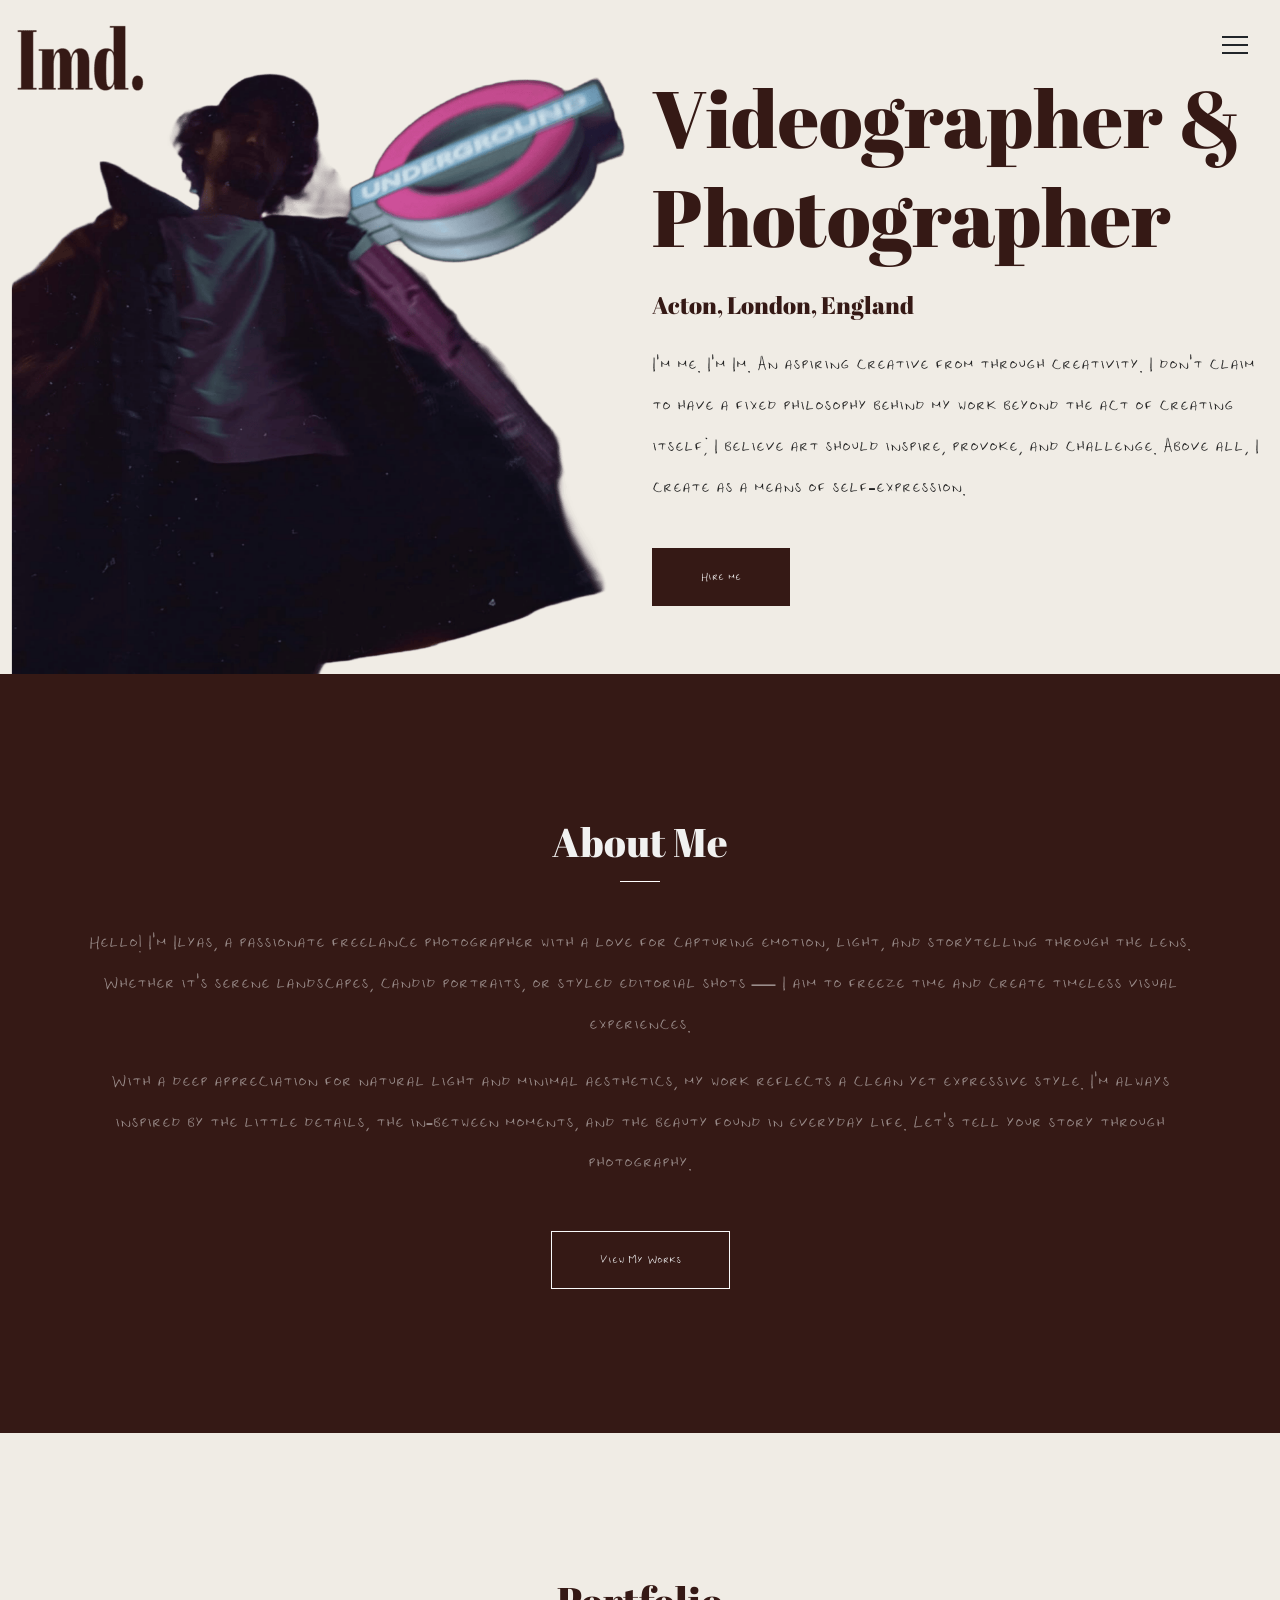
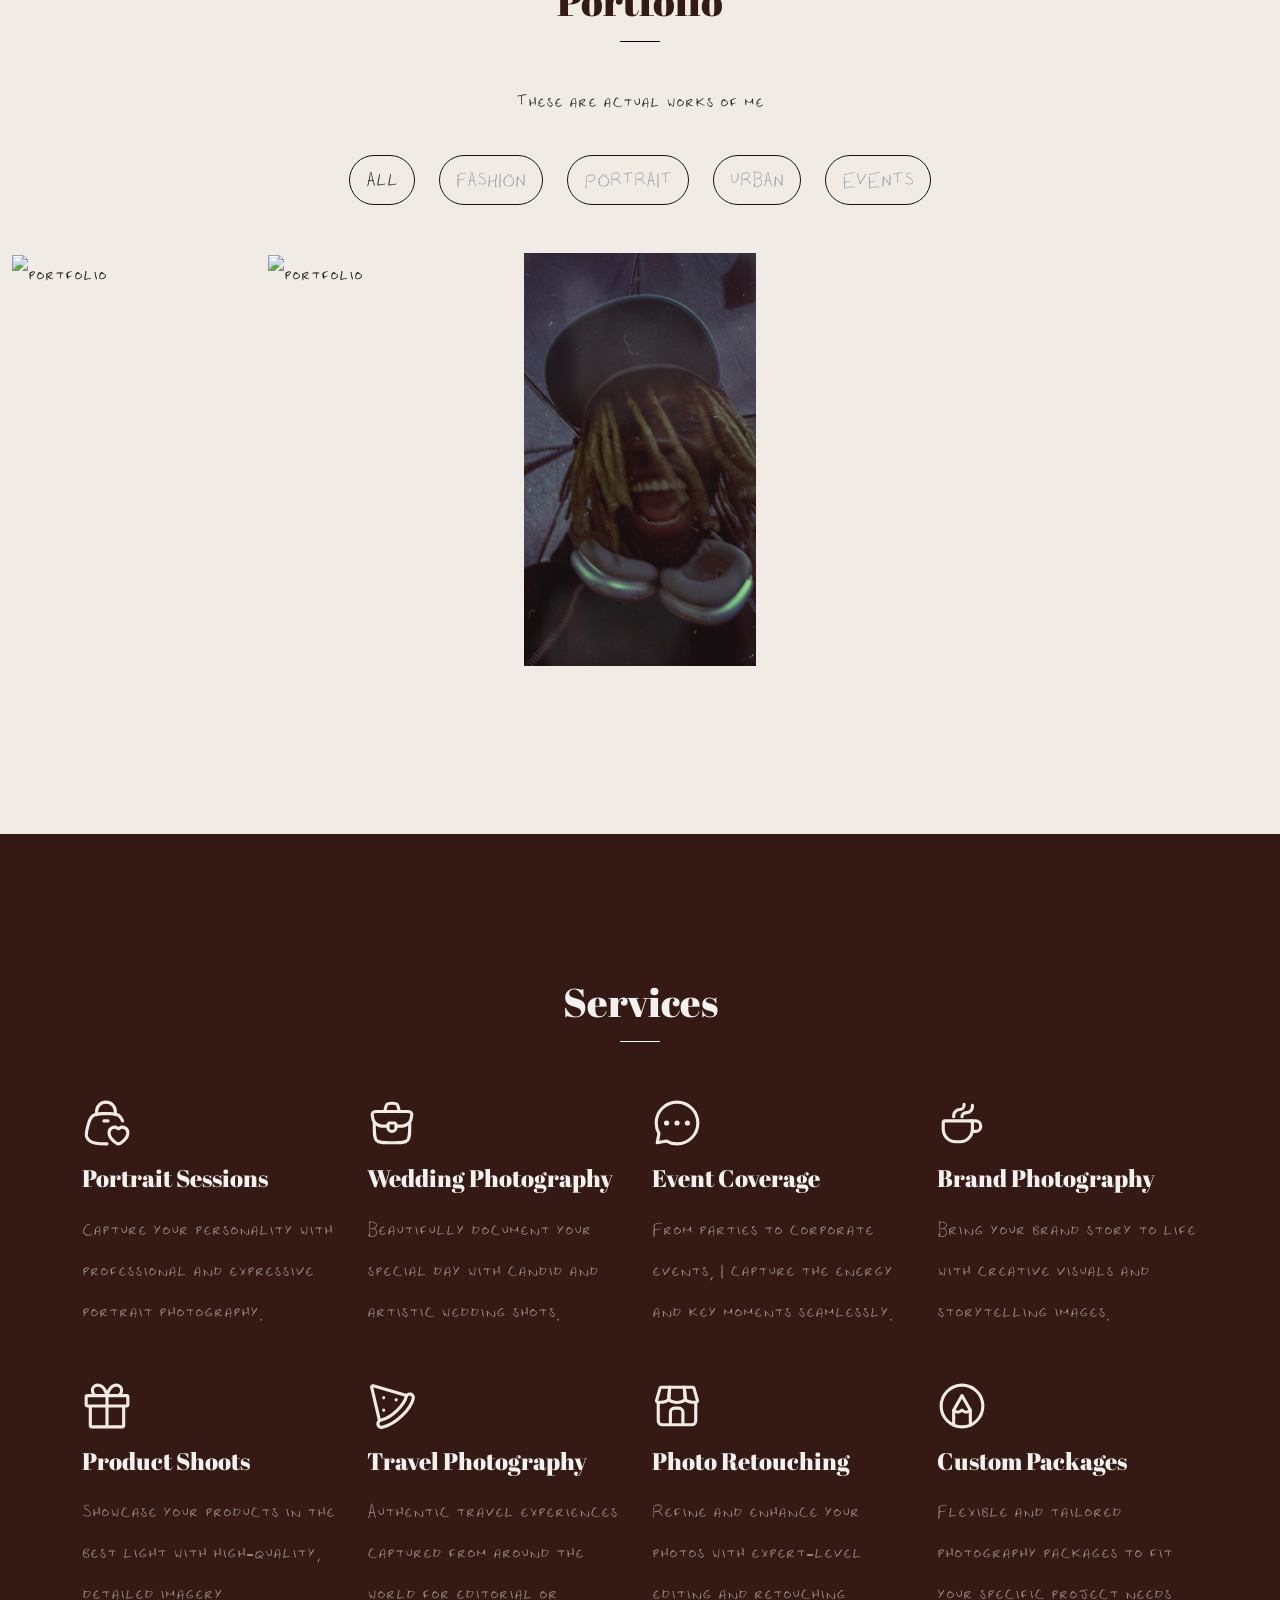
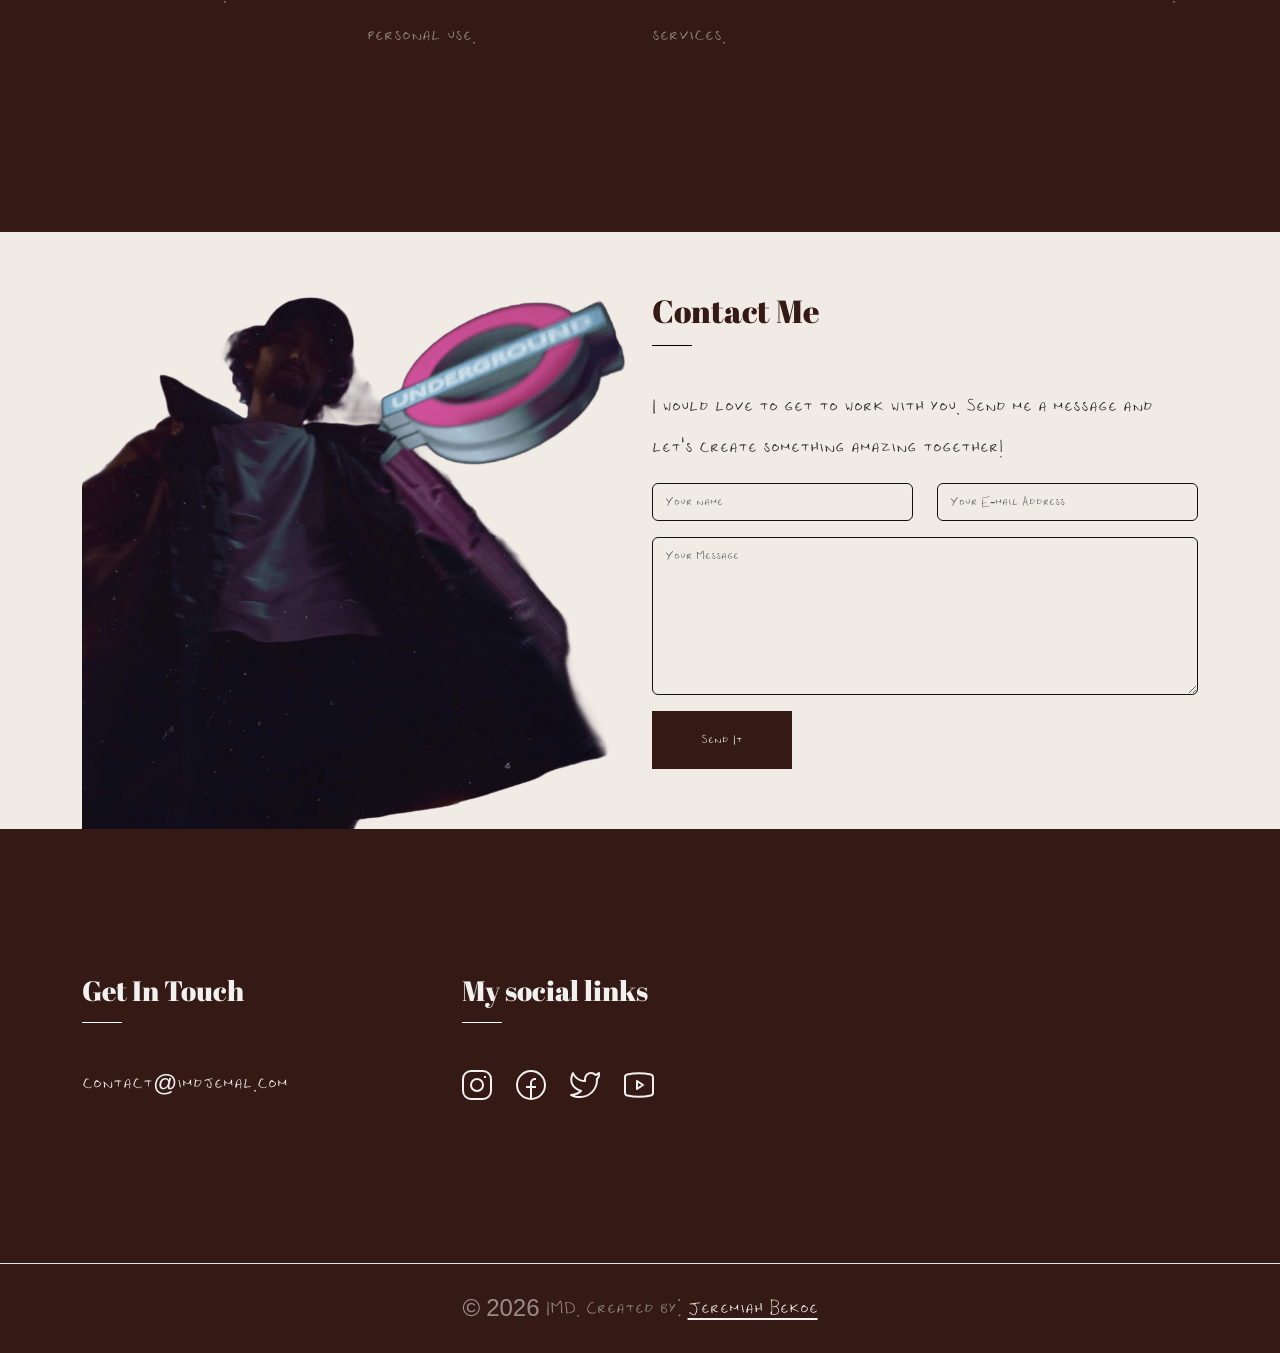
==== commit c09b6547: "social medias" ====
--- a/index.html
+++ b/index.html
@@ -293,7 +293,7 @@
 	<header id="header">
 		<div class="header-wrap d-flex align-items-center justify-content-between p-3" data-aos="fade">
 			<div class="main-logo">
-				<a href="index.html"><img src="images/imd-lower.png" title="Portfo HTML Template"></a>
+				<a href="index.html"><img src="images/imd-lower.png" title="Ilyas Djemal"></a>
 			</div>
 
 			<nav id="navbar">
@@ -641,7 +641,7 @@
 							<h2 class="section-title">Contact Me</h2>
 						</div><!--section-header-->
 
-						<p>I would love to get suggestions from you.</p>
+						<p>I would love to get to work with you. Send me a message and let's create something amazing together!</p>
 
 						<form id="form" class="form-group" action="contact_form.php" method="post">
 							<div class="text-input row">
@@ -692,7 +692,7 @@
 					<h3 class="widget-title section-title-light">My social links</h3>
 					<ul class="list-unstyled d-flex gap-4">
 						<li>
-							<a href="#"> <svg class="" width="30" height="30">
+							<a href="https://www.instagram.com/imdjemal_/"> <svg class="" width="30" height="30">
 									<use xlink:href="#instagram"></use>
 								</svg>
 							</a>
@@ -709,24 +709,24 @@
 								</svg>
 							</a>
 						</li>
-						<li>
+						<!-- <li>
 							<a href="#"> <svg class="" width="30" height="30">
 									<use xlink:href="#pinterest"></use>
 								</svg>
 							</a>
-						</li>
+						</li> -->
 						<li>
 							<a href="#"> <svg class="" width="30" height="30">
 									<use xlink:href="#youtube"></use>
 								</svg>
 							</a>
 						</li>
-						<li>
+						<!-- <li>
 							<a href="#"> <svg class="" width="30" height="30">
 									<use xlink:href="#dribble"></use>
 								</svg>
 							</a>
-						</li>
+						</li> -->
 
 					</ul>
 				</div>
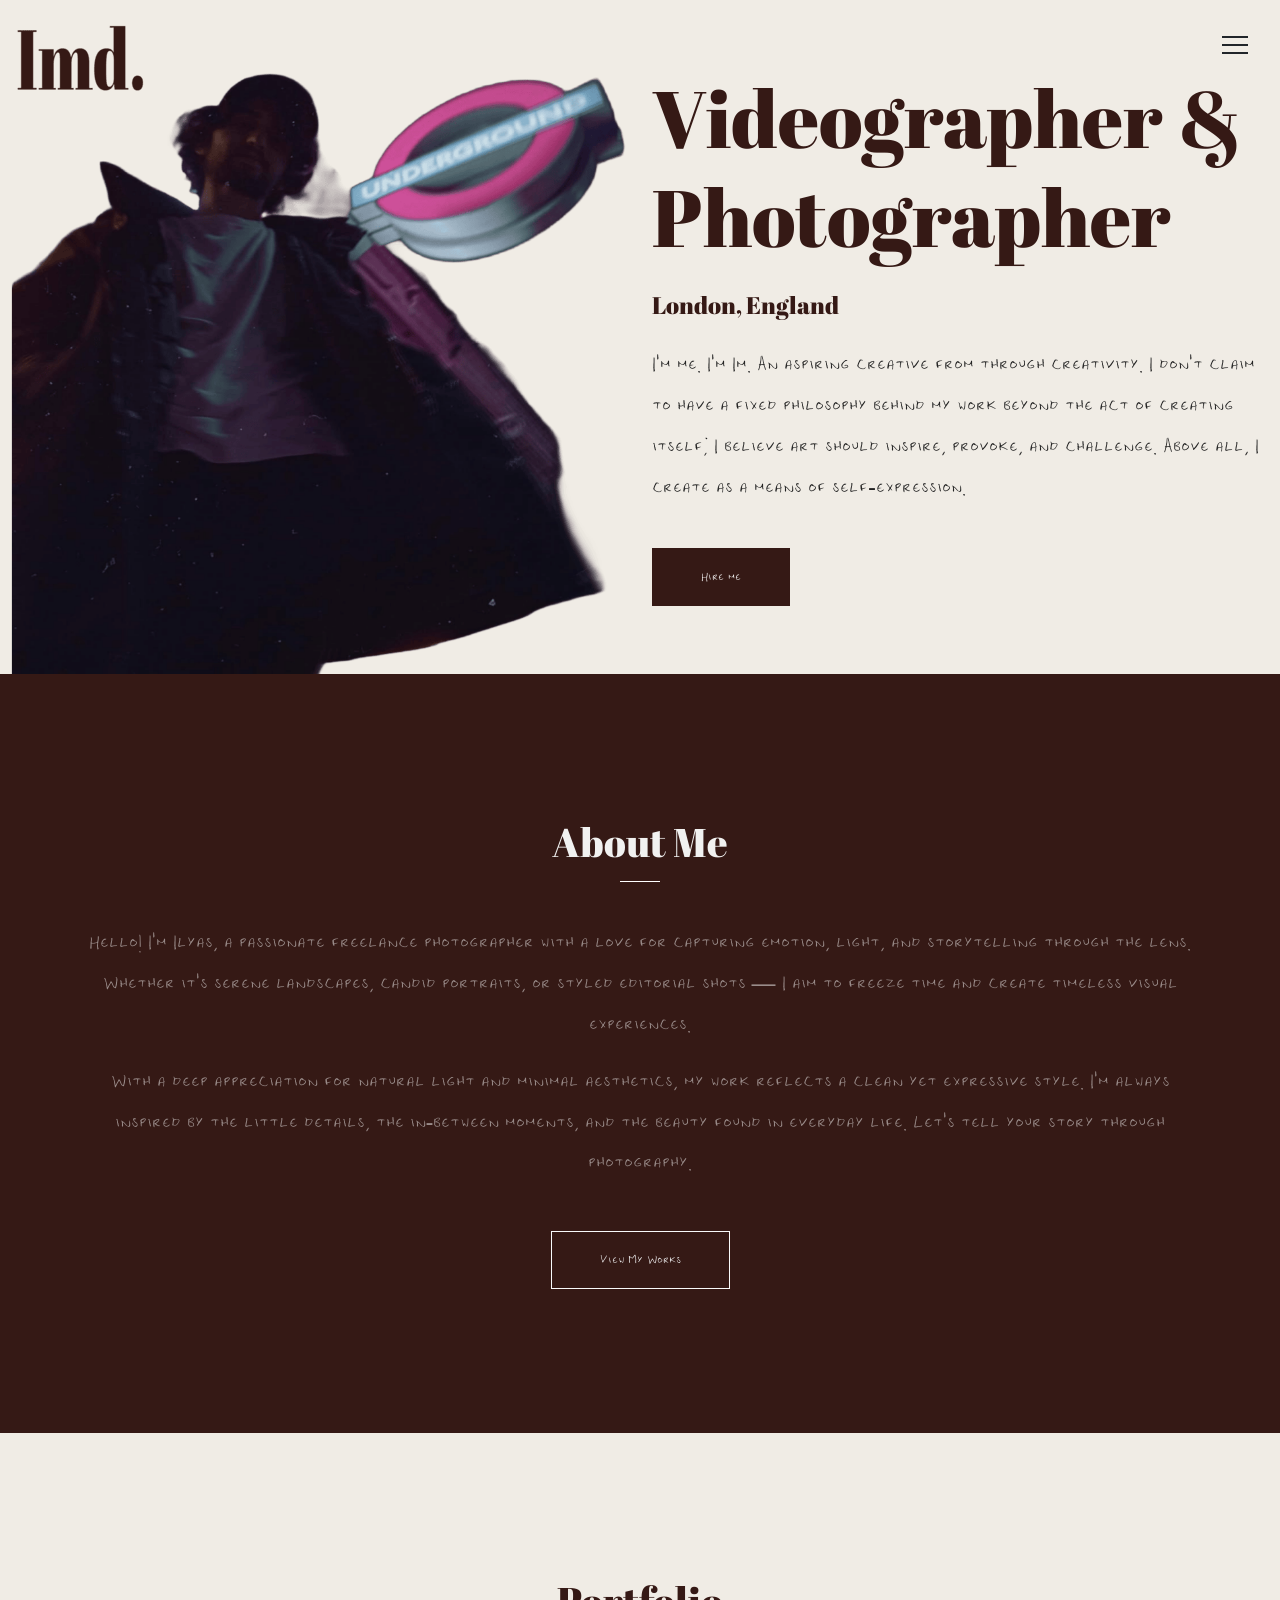
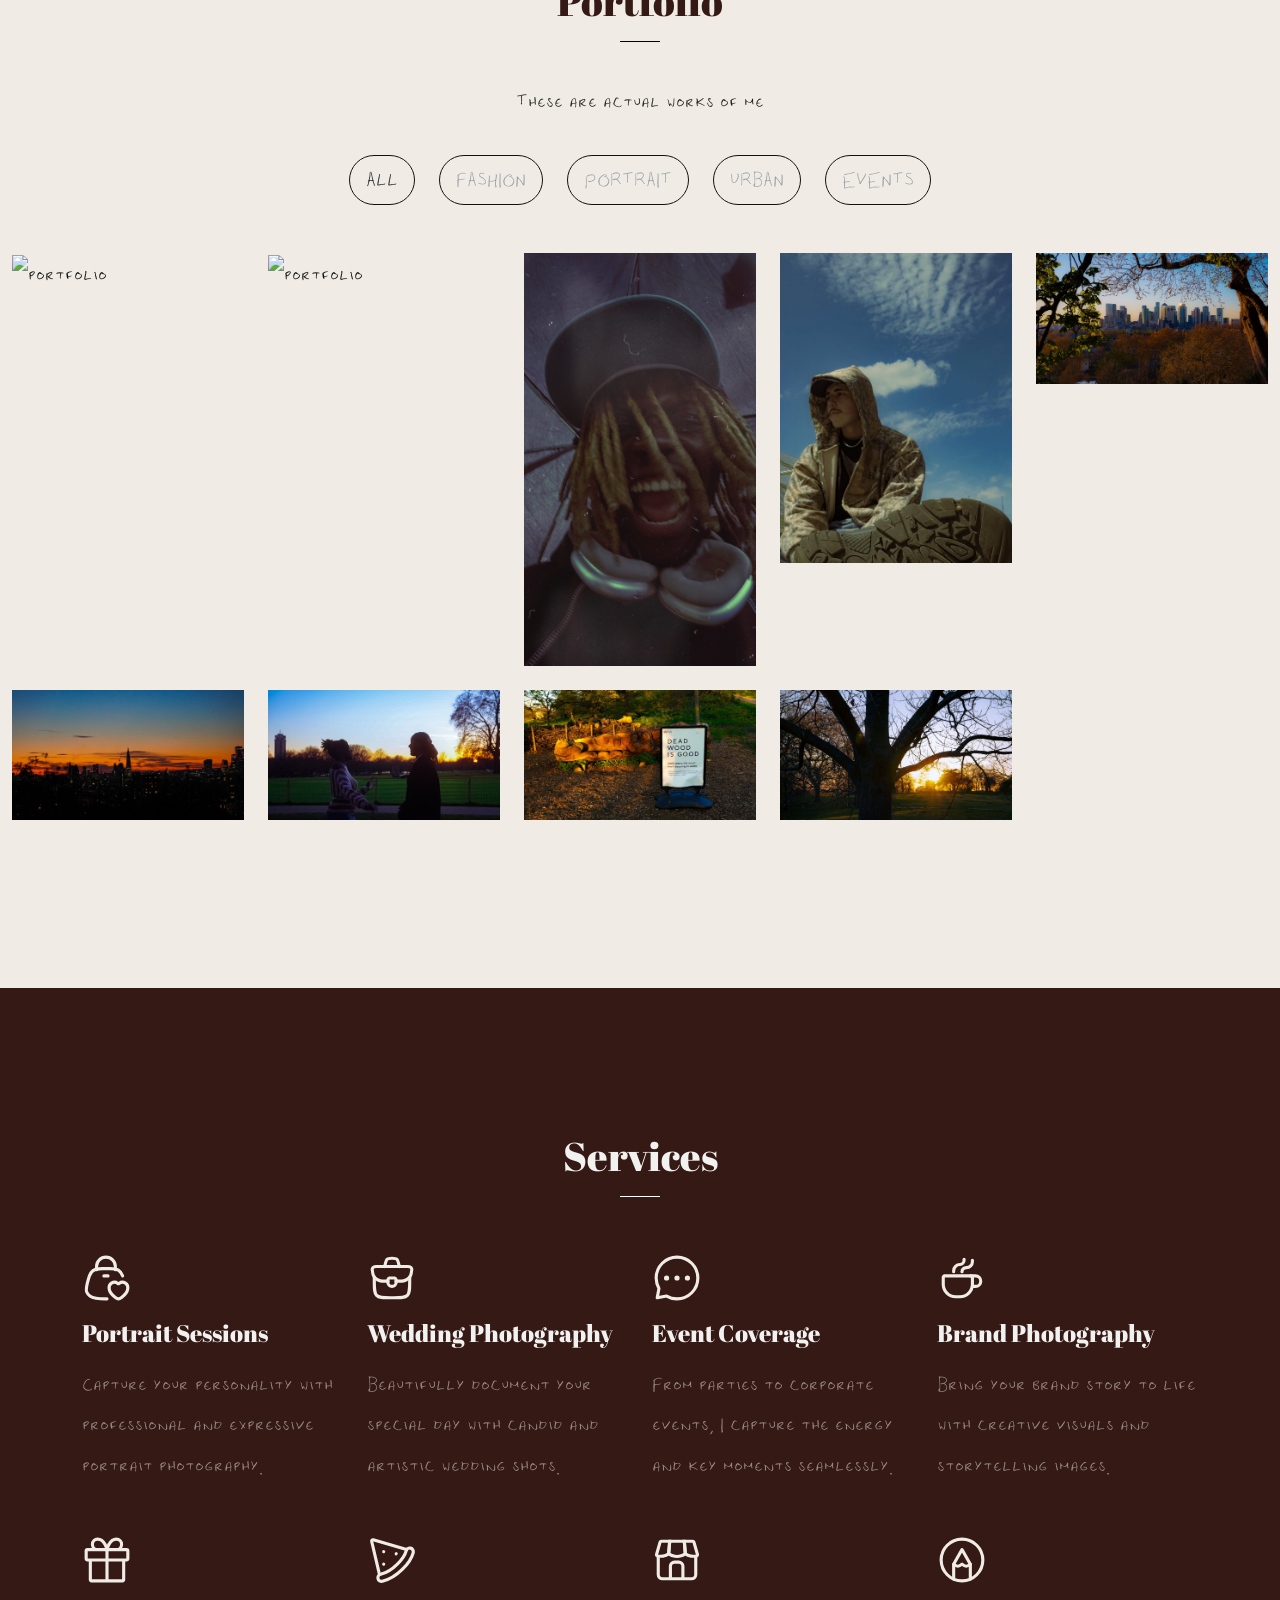
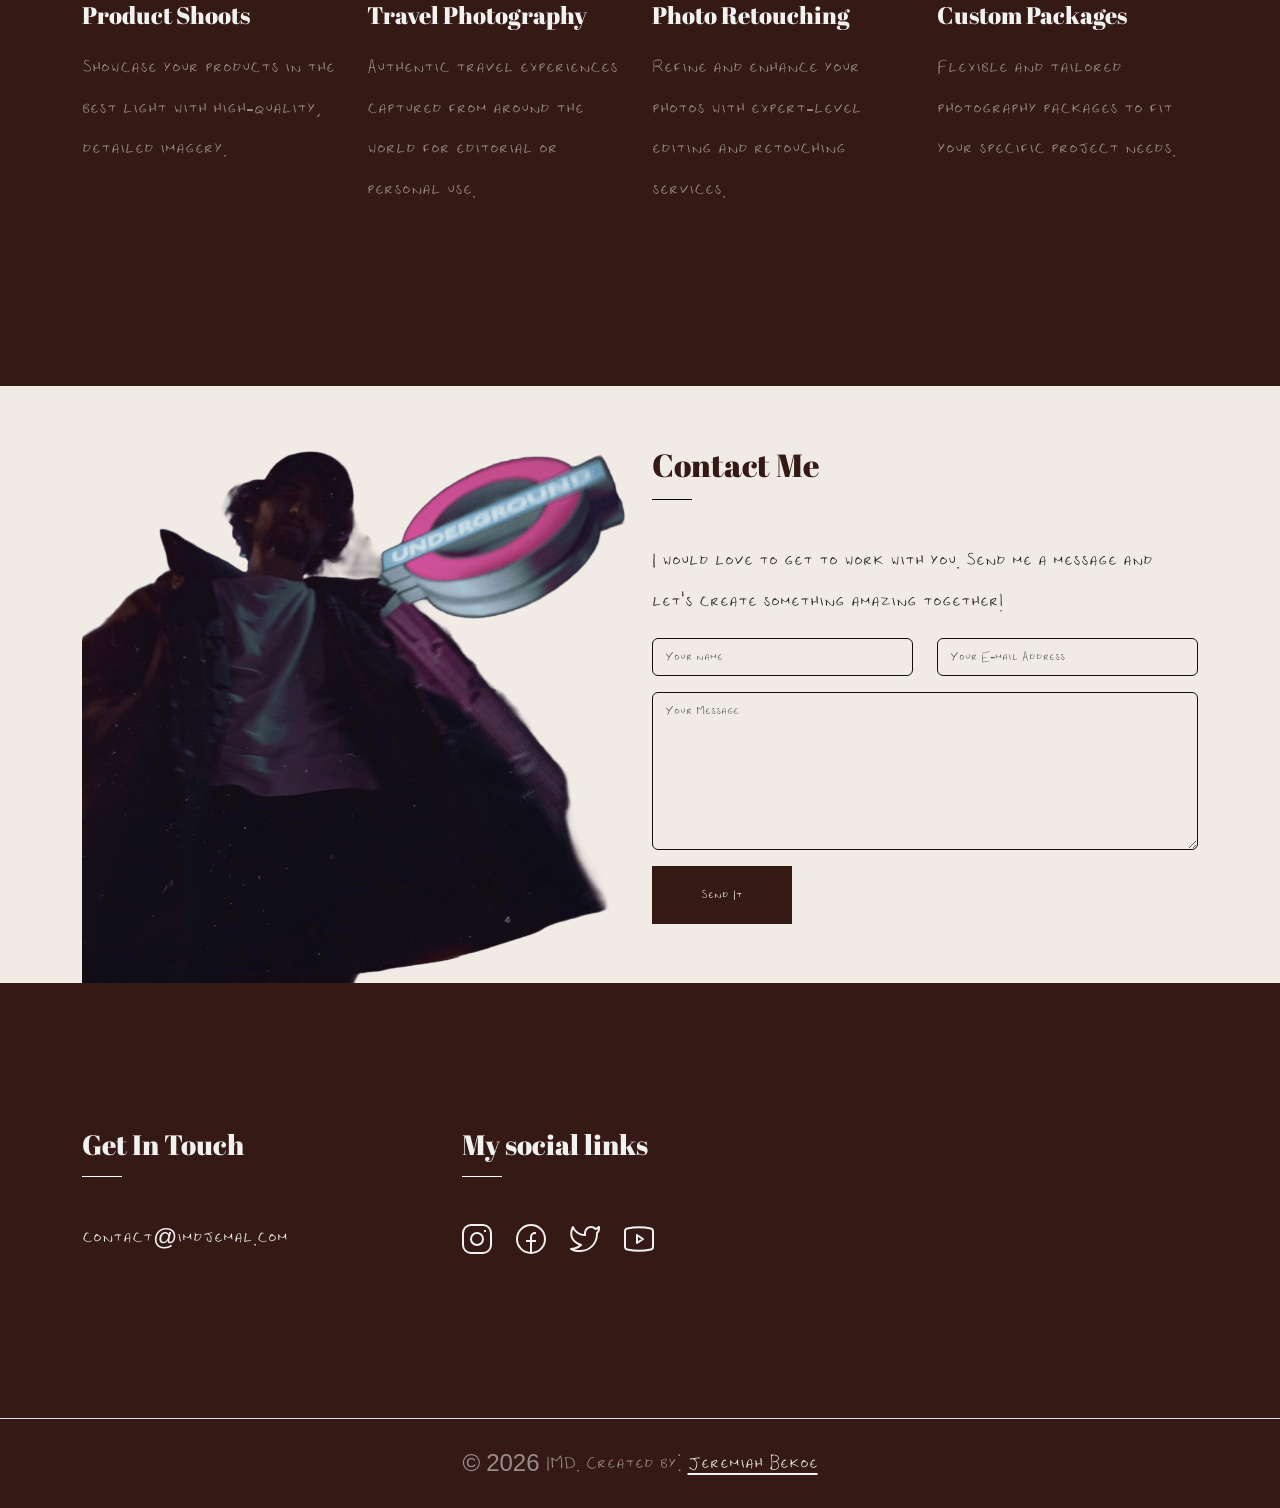
==== commit 16ed4a83: "extra artwork" ====
--- a/index.html
+++ b/index.html
@@ -315,7 +315,7 @@
 				<div class="col-md-6" data-aos="fade">
 					<div class="text-content">
 						<h2 class="display-1">Videographer & Photographer</h2>
-						<h4 class="py-3">Acton, London, England</h4>
+						<h4 class="py-3">London, England</h4>
 						<div class="description">
 							<p class="fs-4">I’m me. I'm Im. An aspiring creative from
 								through creativity. I don’t claim to
@@ -380,50 +380,50 @@
 			<div class="grid p-0 clearfix row row-cols-2 row-cols-md-3 row-cols-lg-5">
 				<div class="col mb-4 portfolio-item fashion urban">
 					<a href="images/portfolio-21-PATRICK_LONE.jpg" class="image-link"
-						title="Sample Caption goes here for Portfolio Item 1."><img src="images/portfolio-21-PATRICK_LONE.jpg"
+						title="SMOKING IN PUBLIC"><img src="images/portfolio-21-PATRICK_LONE.jpg"
 							class="img-fluid" alt="portfolio"></a>
 				</div>
 				<div class="col mb-4 portfolio-item fashion">
 					<a href="images/portfolio-20-PATRICK_ILYAS.jpg" class="image-link"
-						title="Sample Caption goes here for Portfolio Item1 1."><img src="images/portfolio-20-PATRICK_ILYAS.jpg"
+						title="UNRULY"><img src="images/portfolio-20-PATRICK_ILYAS.jpg"
 							class="img-fluid" alt="portfolio"></a>
 				</div>
 				<div class="col mb-4 portfolio-item portrait events">
 					<a href="images/portfolio-22-DK.jpg" class="image-link"
-						title="Sample Caption goes here for Portfolio Item1 2."><img src="images/portfolio-22-DK.jpg"
-							class="img-fluid" alt="portfolio"></a>
-				</div>
-				<!-- <div class="col mb-4 portfolio-item fashion">
-					<a href="images/portfolio-item4.jpg" class="image-link"
-						title="Sample Caption goes here for Portfolio Item 4."><img src="images/portfolio-thumb-4.jpg"
+						title="DK"><img src="images/portfolio-22-DK.jpg"
+							class="img-fluid" alt="portfolio"></a>
+				</div>
+				<div class="col mb-4 portfolio-item fashion">
+					<a href="images/1.jpg" class="image-link"
+						title="1."><img src="images/1.jpg"
 							class="img-fluid" alt="portfolio"></a>
 				</div>
 				<div class="col mb-4 portfolio-item urban events">
-					<a href="images/portfolio-item5.jpg" class="image-link"
-						title="Sample Caption goes here for Portfolio Item 5."><img src="images/portfolio-thumb-5.jpg"
+					<a href="images/2.jpg" class="image-link"
+						title="2."><img src="images/2.jpg"
 							class="img-fluid" alt="portfolio"></a>
 				</div>
 				<div class="col mb-4 portfolio-item fashion portrait events">
-					<a href="images/portfolio-item2.jpg" class="image-link"
-						title="Sample Caption goes here for Portfolio Item 2."><img src="images/portfolio-thumb-2.jpg"
+					<a href="images/3.jpg" class="image-link"
+						title="3."><img src="images/3.jpg"
 							class="img-fluid" alt="portfolio"></a>
 				</div>
 				<div class="col mb-4 portfolio-item urban">
-					<a href="images/portfolio-item6.jpg" class="image-link"
-						title="Sample Caption goes here for Portfolio Item 6."><img src="images/portfolio-thumb-6.jpg"
+					<a href="images/4.jpg" class="image-link"
+						title="4."><img src="images/4.jpg"
 							class="img-fluid" alt="portfolio"></a>
 				</div>
 				<div class="col mb-4 portfolio-item portrait fashion">
-					<a href="images/portfolio-item3.jpg" class="image-link"
-						title="Sample Caption goes here for Portfolio Item 3."><img src="images/portfolio-thumb-3.jpg"
+					<a href="images/5.jpg" class="image-link"
+						title="5."><img src="images/5.jpg"
 							class="img-fluid" alt="portfolio"></a>
 				</div>
 				<div class="col mb-4 portfolio-item urban portrait">
-					<a href="images/portfolio-item7.jpg" class="image-link"
-						title="Sample Caption goes here for Portfolio Item 7."><img src="images/portfolio-thumb-7.jpg"
-							class="img-fluid" alt="portfolio"></a>
-				</div>
-				<div class="col mb-4 portfolio-item portrait events">
+					<a href="images/6.jpg" class="image-link"
+						title="6."><img src="images/6.jpg"
+							class="img-fluid" alt="portfolio"></a>
+				</div>
+				<!-- <div class="col mb-4 portfolio-item portrait events">
 					<a href="images/portfolio-item8.jpg" class="image-link"
 						title="Sample Caption goes here for Portfolio Item 8."><img src="images/portfolio-thumb-8.jpg"
 							class="img-fluid" alt="portfolio"></a>
@@ -467,7 +467,7 @@
 					<a href="images/portfolio-item16.jpg" class="image-link"
 						title="Sample Caption goes here for Portfolio Item1 6."><img src="images/portfolio-thumb-16.jpg"
 							class="img-fluid" alt="portfolio"></a>
-				</div> -->
+				</div>  -->
 			</div>
 		</div>
 	</section>
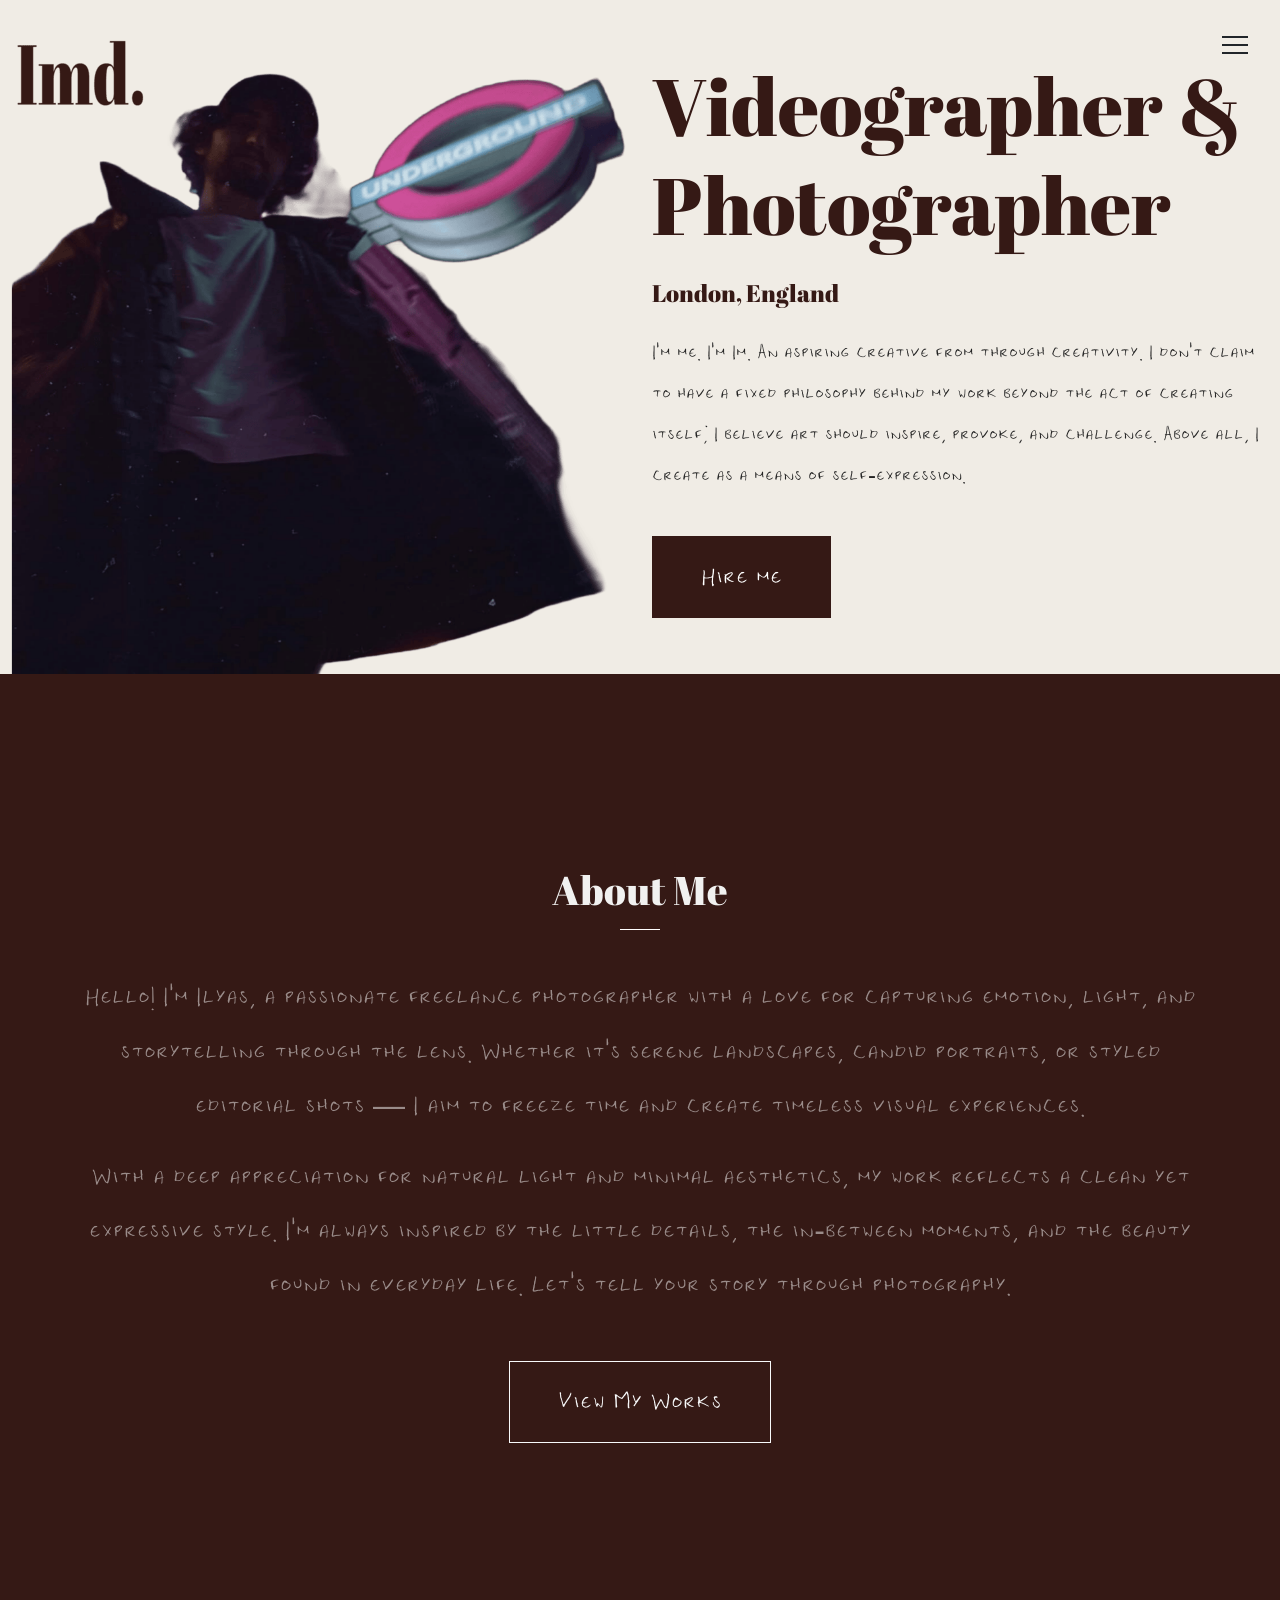
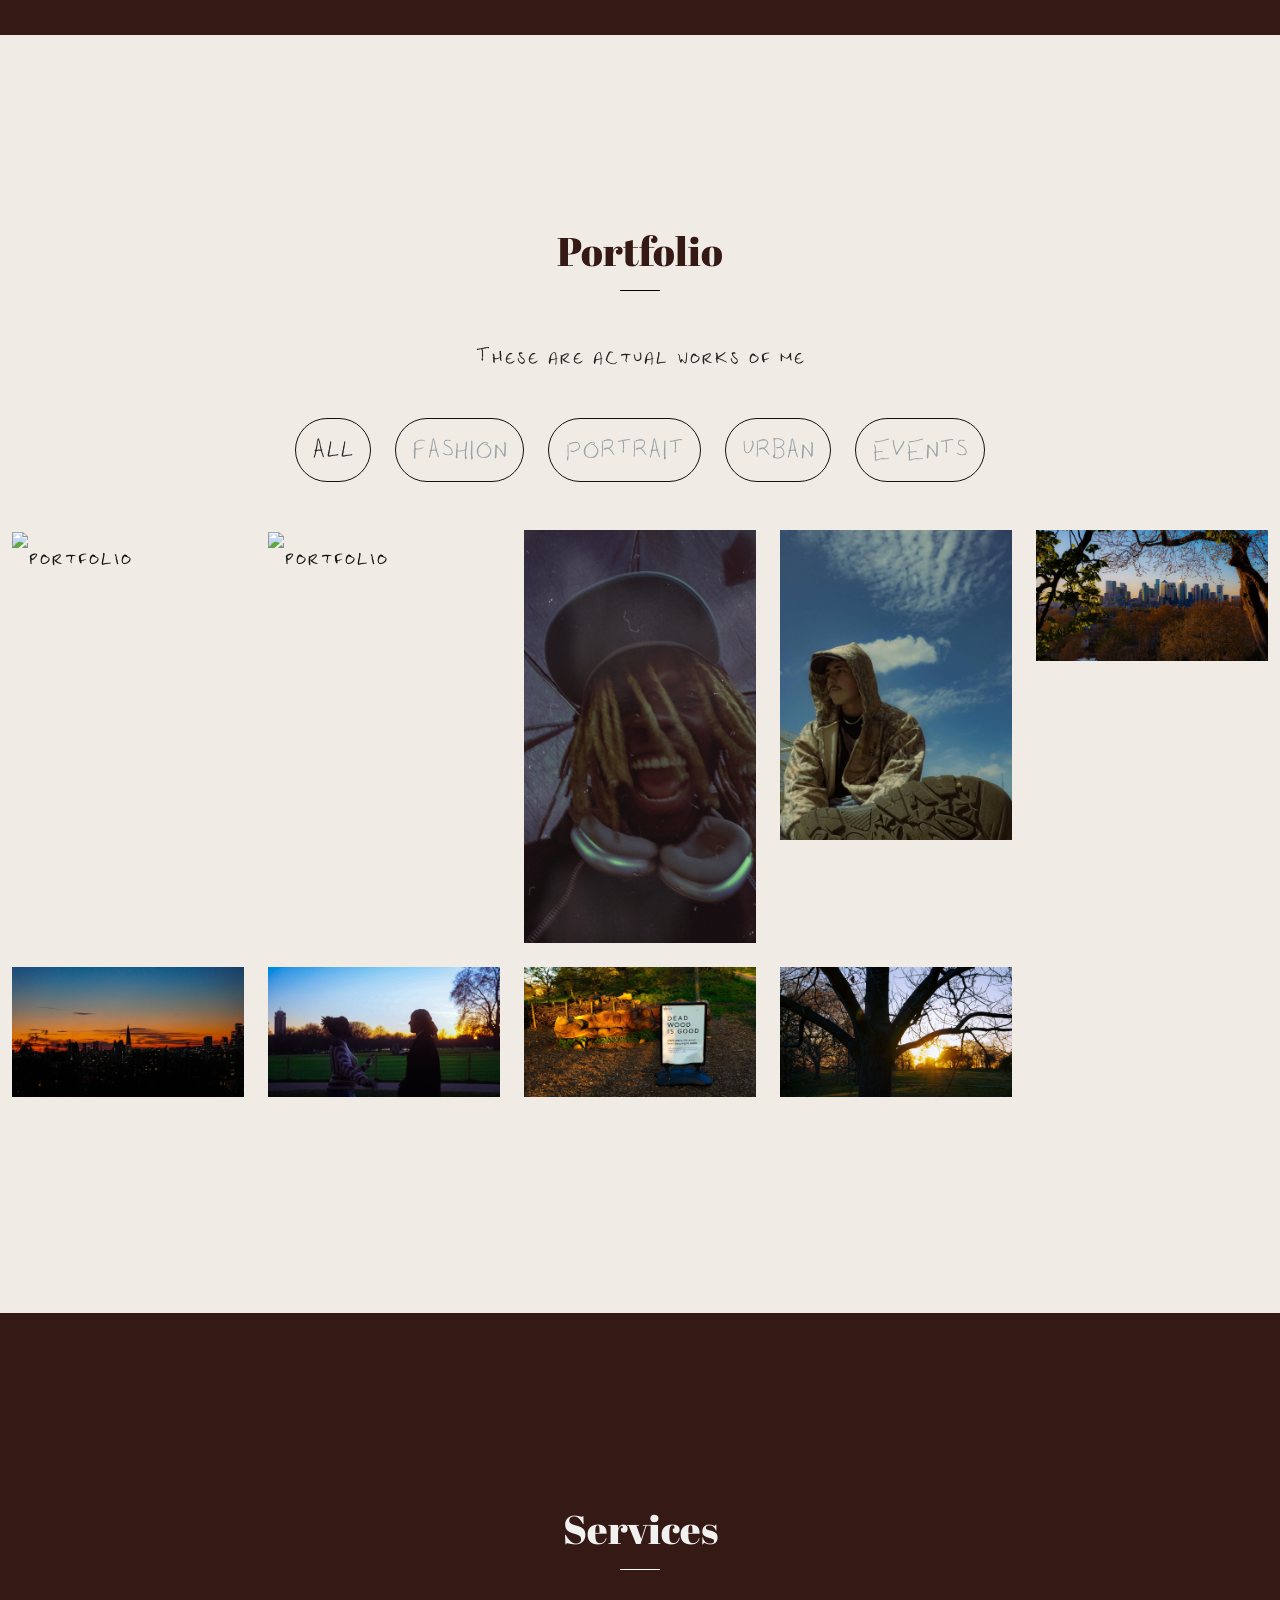
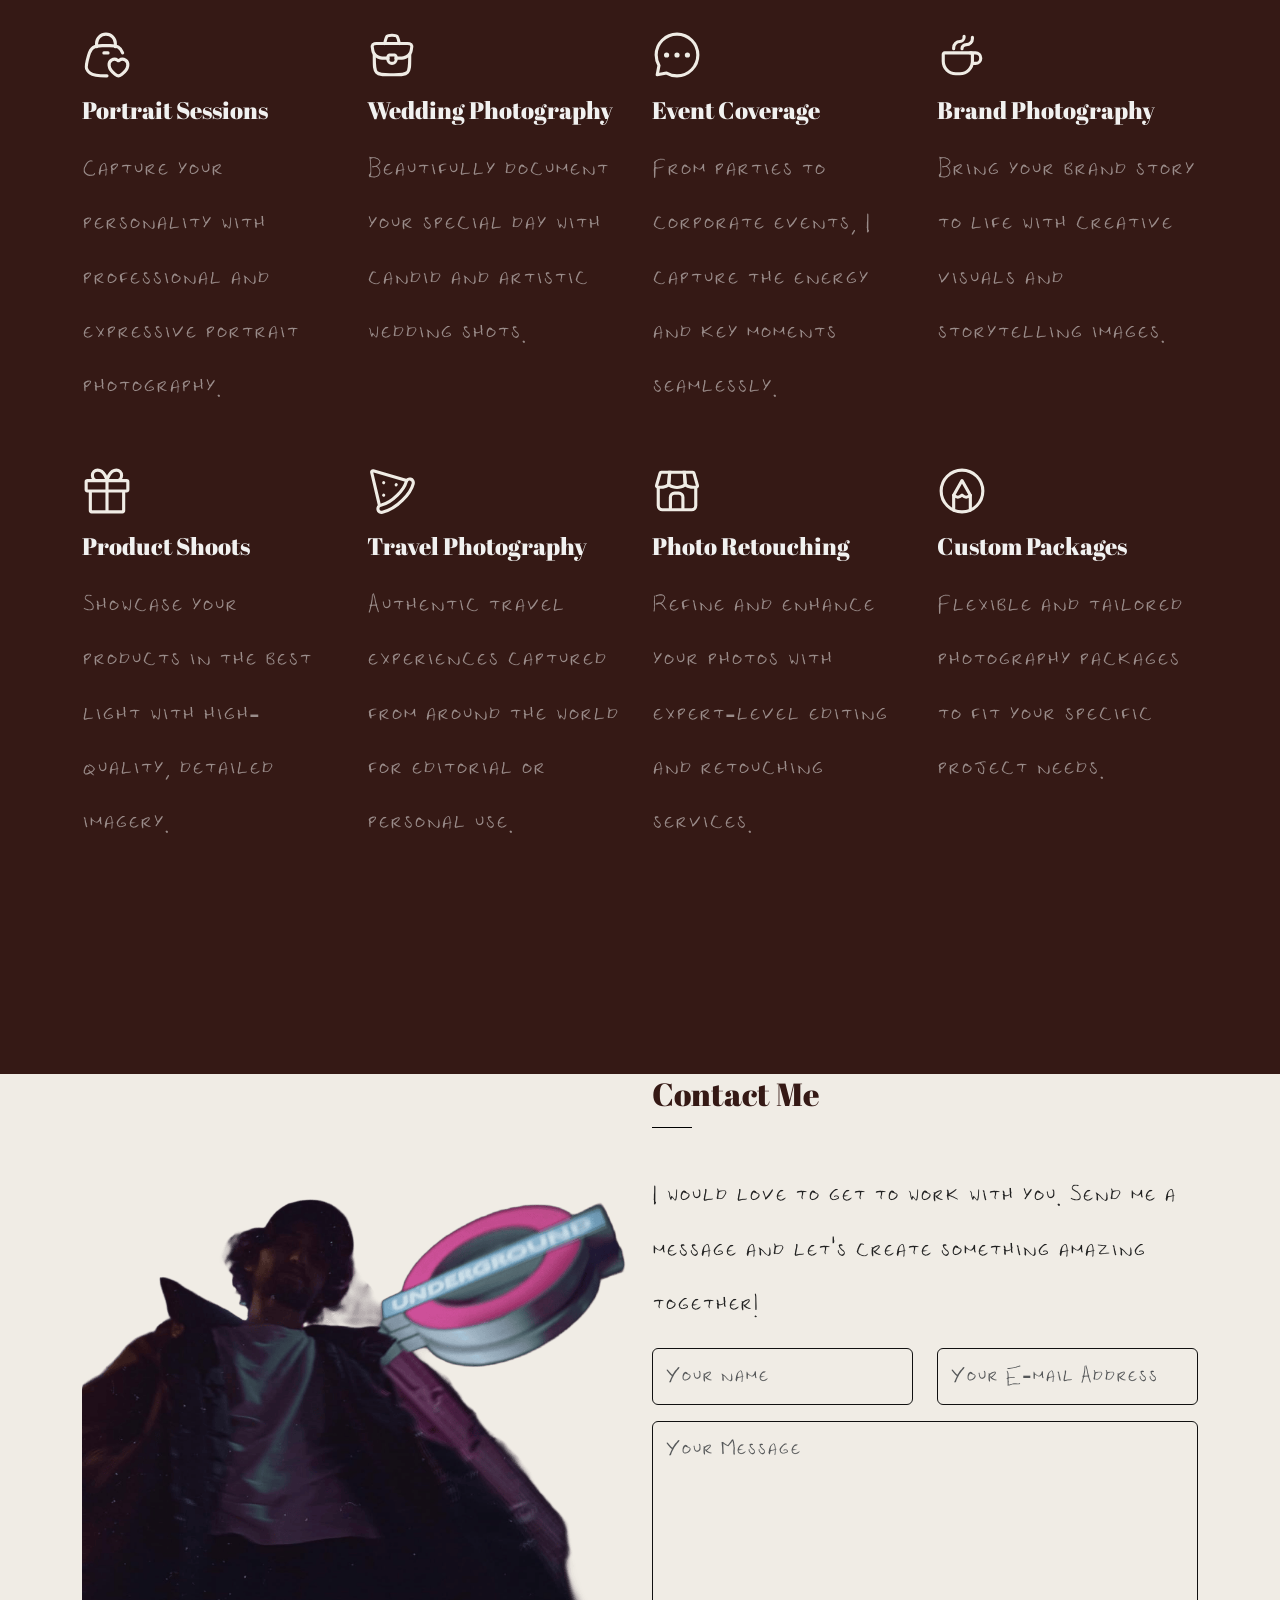
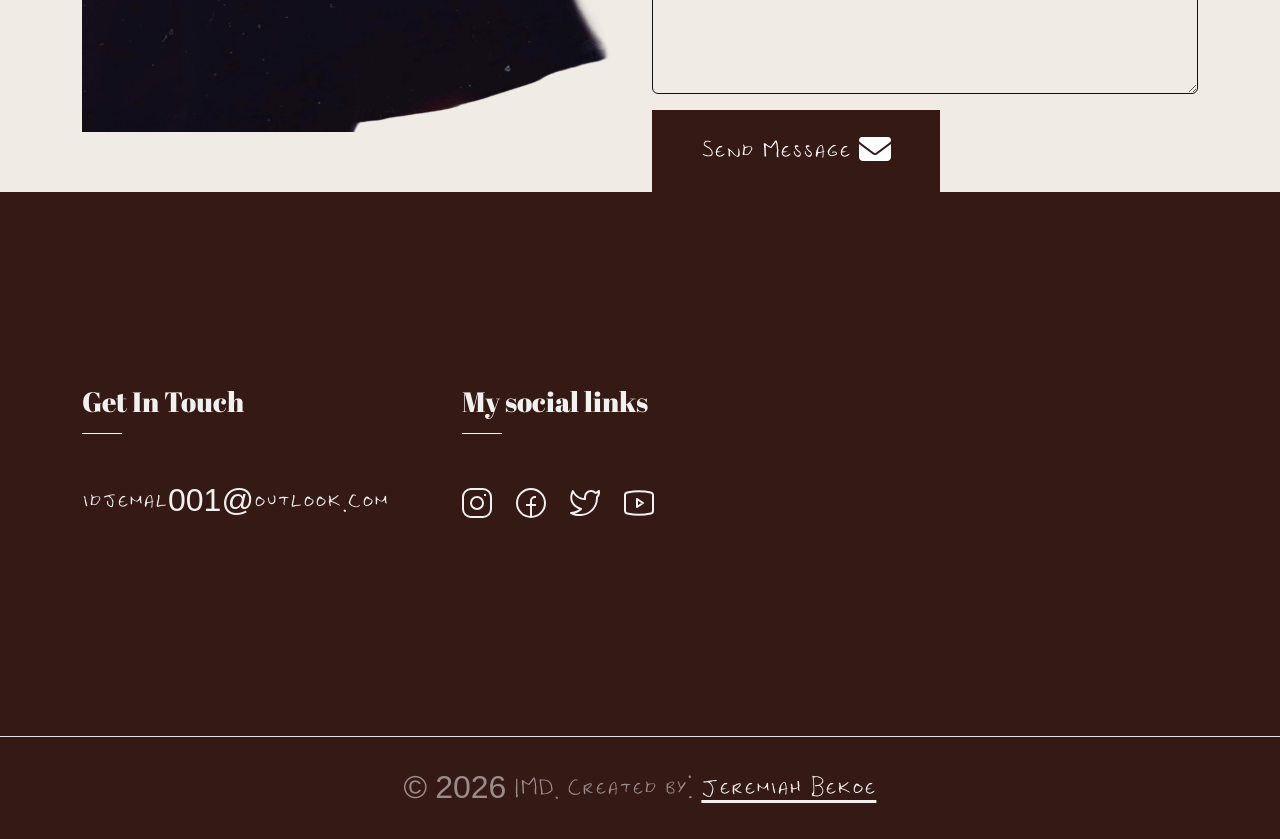
==== commit 45f274b0: "contact form submission and font sizing" ====
--- a/index.html
+++ b/index.html
@@ -3,19 +3,21 @@
 
 <head>
 	<title>IMD </title>
-	<meta charset="utf-8">
+<meta charset="utf-8">
 	<meta http-equiv="X-UA-Compatible" content="IE=edge">
 	<meta name="viewport" content="width=device-width, initial-scale=1.0">
 	<meta name="format-detection" content="telephone=no">
 	<meta name="apple-mobile-web-app-capable" content="yes">
-	<meta name="author" content="TemplatesJungle">
-	<meta name="keywords" content="Free, Photography, Portfolio, HTML, Website Template, Bootstrap">
-	<meta name="description" content="Luna is a Photography Portfolio HTML Template built using Bootstrap Framework">
+	<meta name="author" content="Jeremiah Bekoe">
+	<meta name="keywords" content="Videography, Photography">
+	<meta name="description" content="Ilyas Djemal's portfolio website.">
 
 	<link href="https://cdn.jsdelivr.net/npm/bootstrap@5.3.1/dist/css/bootstrap.min.css" rel="stylesheet"
 		integrity="sha384-4bw+/aepP/YC94hEpVNVgiZdgIC5+VKNBQNGCHeKRQN+PtmoHDEXuppvnDJzQIu9" crossorigin="anonymous">
+		
 
 	<link rel="stylesheet" type="text/css" href="css/vendor.css">
+	<link rel="stylesheet" href="https://cdnjs.cloudflare.com/ajax/libs/font-awesome/6.5.0/css/all.min.css">
  
 	<link rel="stylesheet" type="text/css" href="style.css">
 
@@ -643,28 +645,28 @@
 
 						<p>I would love to get to work with you. Send me a message and let's create something amazing together!</p>
 
-						<form id="form" class="form-group" action="contact_form.php" method="post">
-							<div class="text-input row">
-								<div class="col-md-6 mb-3">
-									<input type="text" name="name"
-										class="form-control bg-transparent border border-black shadow-none"
-										placeholder="Your name" required>
-								</div>
-								<div class="col-md-6 mb-3">
-									<input type="text" name="email"
-										class="form-control bg-transparent border border-black shadow-none"
-										placeholder="Your E-mail Address" required>
-								</div>
-								<div class="col-md-12 mb-3">
-									<textarea name="message" placeholder="Your Message"
-										class="form-control bg-transparent border border-black shadow-none" rows="6"
-										required></textarea>
-								</div>
-							</div><!--text-input-->
-							<div class="btn-left">
-								<button type="submit" class="btn btn-primary px-5 py-3">Send It</button>
-							</div>
-						</form>
+
+						<!-- CONTACT FORM SUBMISSION -->
+<form id="form" class="form-group" action="https://submit-form.com/pLH1II43S" method="POST">
+    <input type="hidden" name="_redirect" value="https://imdofficial.netlify.app/" />
+    <input type="hidden" name="_email.subject" value="RE: Contact Form" />
+	<input type="hidden" name="_email.replyTo" value="email" />
+
+    <div class="text-input row">
+        <div class="col-md-6 mb-3">
+            <input type="text" name="name" class="form-control bg-transparent border border-black shadow-none" placeholder="Your name" required>
+        </div>
+        <div class="col-md-6 mb-3">
+            <input type="email" name="email" class="form-control bg-transparent border border-black shadow-none" placeholder="Your E-mail Address" required>
+        </div>
+        <div class="col-md-12 mb-3">
+            <textarea name="message" placeholder="Your Message" class="form-control bg-transparent border border-black shadow-none" rows="6" required></textarea>
+        </div>
+    </div>
+    <div class="btn-left">
+        <button type="submit" class="btn btn-primary px-5 py-3">Send Message <i class="fa-solid fa-envelope"></i></button>
+    </div>
+</form>
 					</div><!--text-content-->
 				</div>
 			</div>
@@ -677,7 +679,7 @@
 				<div class="footer-menu col-md-4">
 					<h3 class="widget-title section-title-light">Get In Touch</h3>
 					<ul class="list-unstyled">
-						<li><a href="mailto:contact@yourwebsite.com">contact@imdjemal.com</a></li>
+						<li><a href="mailto:idjemal001@outlook.com">idjemal001@outlook.com</a></li>
 						<!-- <li>(355)-202-234-0457</li> -->
 					</ul>
 				</div>
--- a/style.css
+++ b/style.css
@@ -19,6 +19,8 @@
 1. VARIABLES
 2. GENERAL TYPOGRAPHY
 
+
+
 --------------------------------------------------------------*/
 
 @font-face {
@@ -44,7 +46,7 @@
 
   /* bootstrap */
   --bs-body-font-family: "MyFont", sans-serif;
-  --bs-body-font-size: 1.5rem;
+  --bs-body-font-size: 2rem;
   --bs-body-font-weight: 400;
   --bs-body-line-height: 1.7;
   --bs-body-color: #222222;
@@ -161,6 +163,8 @@
 /* btn */
 .btn {
   --bs-btn-border-radius: 0;
+  --bs-btn-font-size: 2rem;
+
 }
 
 .btn-primary {
@@ -224,10 +228,32 @@
   --bs-accordion-active-bg: transparent;
 }
 
+
+.form-control{
+
+  display: block;
+    width: 100%;
+    padding: .375rem .75rem;
+    font-size: 1.8rem;
+    font-weight: 400;
+    line-height: 1.5;
+    color: var(--bs-body-color);
+    -webkit-appearance: none;
+    -moz-appearance: none;
+    appearance: none;
+    background-color: var(--bs-body-bg);
+    background-clip: padding-box;
+    border: var(--bs-border-width) solid var(--bs-border-color);
+    border-radius: var(--bs-border-radius);
+    transition: border-color .15s ease-in-out, box-shadow .15s ease-in-out;
+
+}
+
 /* form control */
 .form-control:focus {
   border-color: #ccc;
   box-shadow: 0 0 0 0.25rem rgba(200, 200, 200, .25);
+  
 }
 
 /* dark theme */
@@ -653,4 +679,5 @@
 
 .swiper-right {
   right: 0;
-}+}
+
